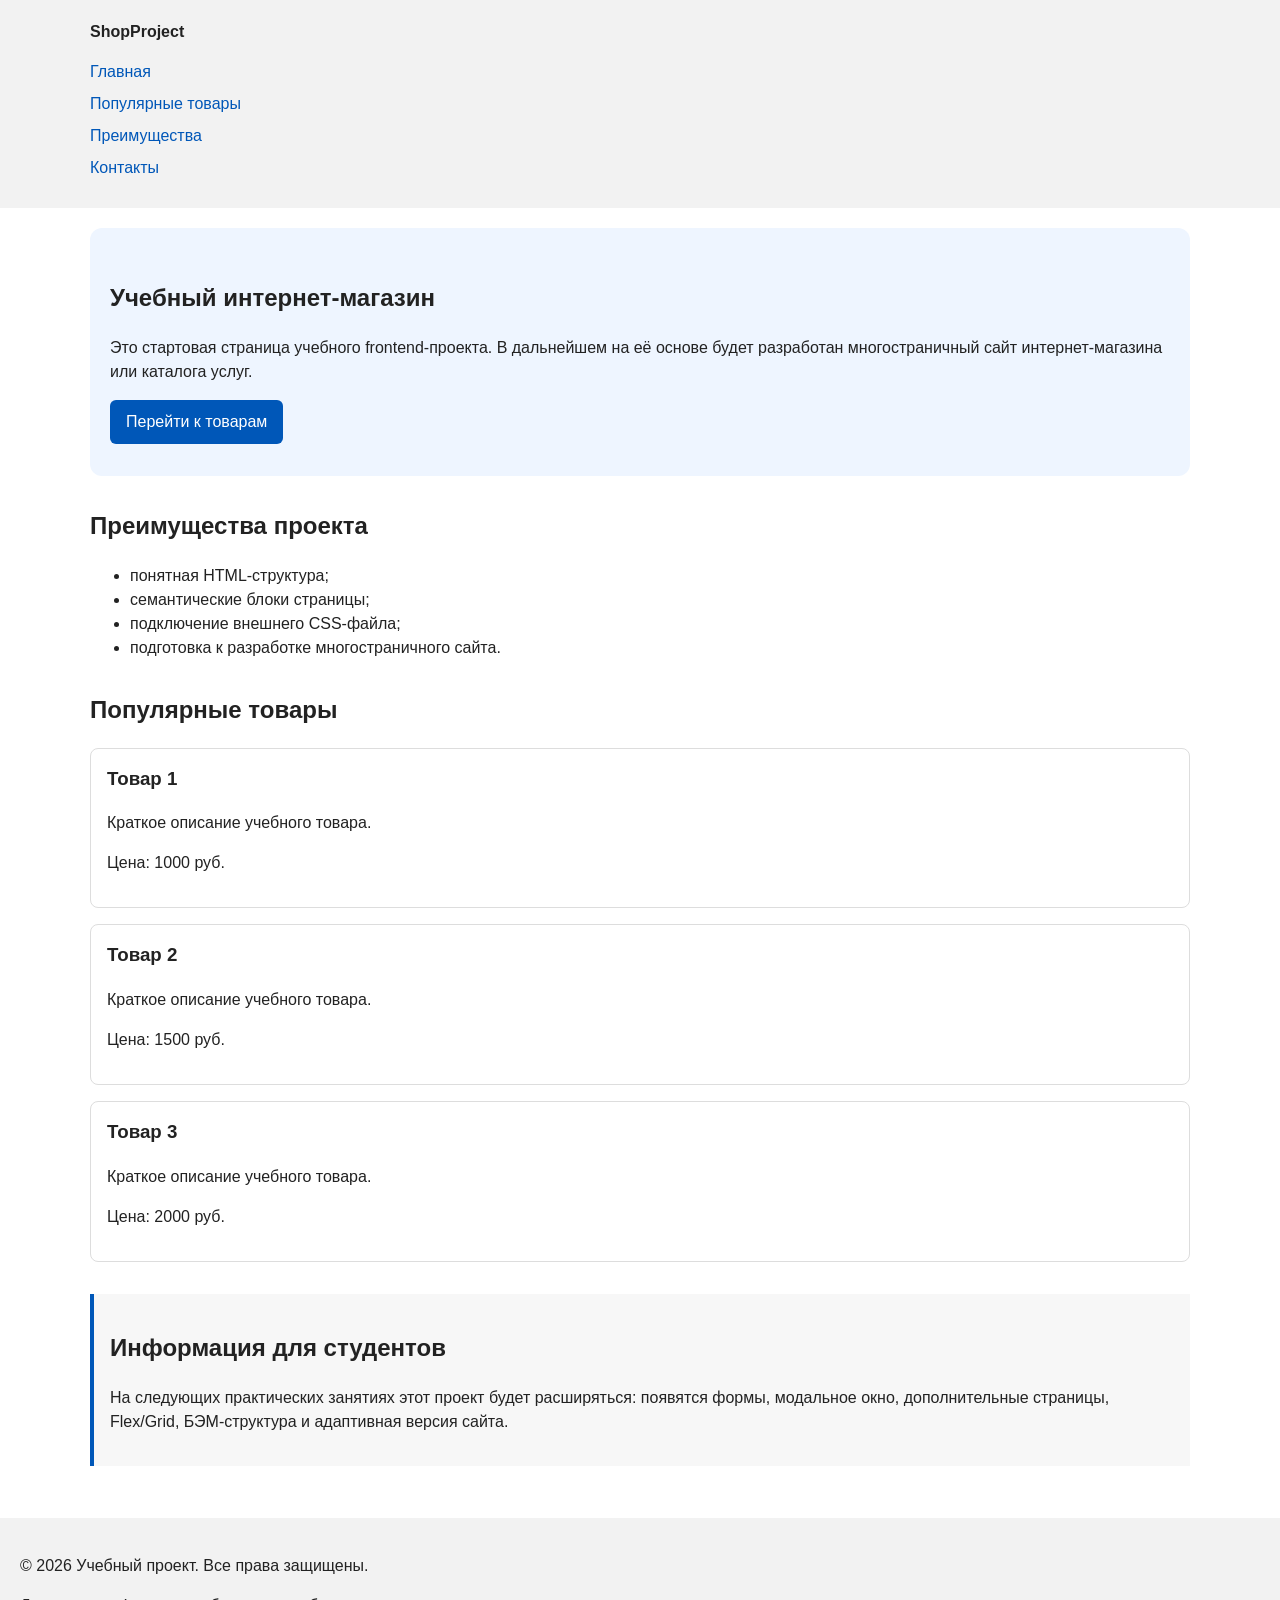
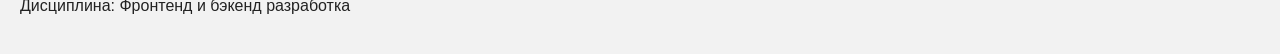
==== index.html @ 2c322648 "feat: add order form modal and validation" ====
<!DOCTYPE html>
<html lang="ru">
<head>
  <meta charset="UTF-8">
  <meta name="viewport" content="width=device-width, initial-scale=1.0">
  <title>Учебный интернет-магазин</title>
  <link rel="stylesheet" href="css/style.css">
</head>
<body>

  <header>
    <div class="site-header">
      <a class="site-logo" href="index.html">ShopProject</a>
      <nav class="site-nav" aria-label="Основная навигация">
        <ul class="site-nav__list">
          <li><a href="index.html">Главная</a></li>
          <li><a href="#popular">Популярные товары</a></li>
          <li><a href="#advantages">Преимущества</a></li>
          <li><a href="#contacts">Контакты</a></li>
        </ul>
      </nav>
    </div>
  </header>

  <main>
    <section class="hero">
      <h1>Учебный интернет-магазин</h1>
      <p>
        Это стартовая страница учебного frontend-проекта.
        В дальнейшем на её основе будет разработан многостраничный сайт
        интернет-магазина или каталога услуг.
      </p>
      <a class="button" href="#popular">Перейти к товарам</a>
    </section>

    <section class="section" id="advantages">
      <h2>Преимущества проекта</h2>
      <ul class="advantages-list">
        <li>понятная HTML-структура;</li>
        <li>семантические блоки страницы;</li>
        <li>подключение внешнего CSS-файла;</li>
        <li>подготовка к разработке многостраничного сайта.</li>
      </ul>
    </section>

    <section class="section" id="popular">
      <h2>Популярные товары</h2>
      <article class="product-card">
        <h3>Товар 1</h3>
        <p>Краткое описание учебного товара.</p>
        <p>Цена: 1000 руб.</p>
      </article>
      <article class="product-card">
        <h3>Товар 2</h3>
        <p>Краткое описание учебного товара.</p>
        <p>Цена: 1500 руб.</p>
      </article>
      <article class="product-card">
        <h3>Товар 3</h3>
        <p>Краткое описание учебного товара.</p>
        <p>Цена: 2000 руб.</p>
      </article>
    </section>

    <aside class="aside-info">
      <h2>Информация для студентов</h2>
      <p>
        На следующих практических занятиях этот проект будет расширяться:
        появятся формы, модальное окно, дополнительные страницы, Flex/Grid,
        БЭМ-структура и адаптивная версия сайта.
      </p>
    </aside>
  </main>

  <footer id="contacts">
    <p>&copy; 2026 Учебный проект. Все права защищены.</p>
    <p>Дисциплина: Фронтенд и бэкенд разработка</p>
  </footer>

</body>
</html>
---- css/style.css ----
* {
  box-sizing: border-box;
}

body {
  margin: 0;
  font-family: Arial, sans-serif;
  line-height: 1.5;
  color: #222222;
  background-color: #ffffff;
}

header,
main,
footer {
  padding: 20px;
}

header,
footer {
  background-color: #f2f2f2;
}

.site-header {
  max-width: 1100px;
  margin: 0 auto;
}

.site-logo {
  font-weight: bold;
  text-decoration: none;
  color: #222222;
}

.site-nav__list {
  padding: 0;
  margin: 16px 0 0;
  list-style: none;
}

.site-nav__list li {
  margin-bottom: 8px;
}

.site-nav__list a {
  color: #0057b8;
  text-decoration: none;
}

.site-nav__list a:hover {
  text-decoration: underline;
}

.hero {
  max-width: 1100px;
  margin: 0 auto 32px;
  padding: 32px 20px;
  background-color: #eef5ff;
  border-radius: 12px;
}

.section {
  max-width: 1100px;
  margin: 0 auto 32px;
}

.section h2 {
  margin-top: 0;
}

.product-card {
  margin-bottom: 16px;
  padding: 16px;
  border: 1px solid #dddddd;
  border-radius: 8px;
  background-color: #ffffff;
}

.product-card h3 {
  margin-top: 0;
}

.button {
  display: inline-block;
  padding: 10px 16px;
  color: #ffffff;
  background-color: #0057b8;
  text-decoration: none;
  border-radius: 6px;
}

.button:hover {
  background-color: #003f86;
}

.aside-info {
  max-width: 1100px;
  margin: 0 auto 32px;
  padding: 16px;
  border-left: 4px solid #0057b8;
  background-color: #f7f7f7;
}
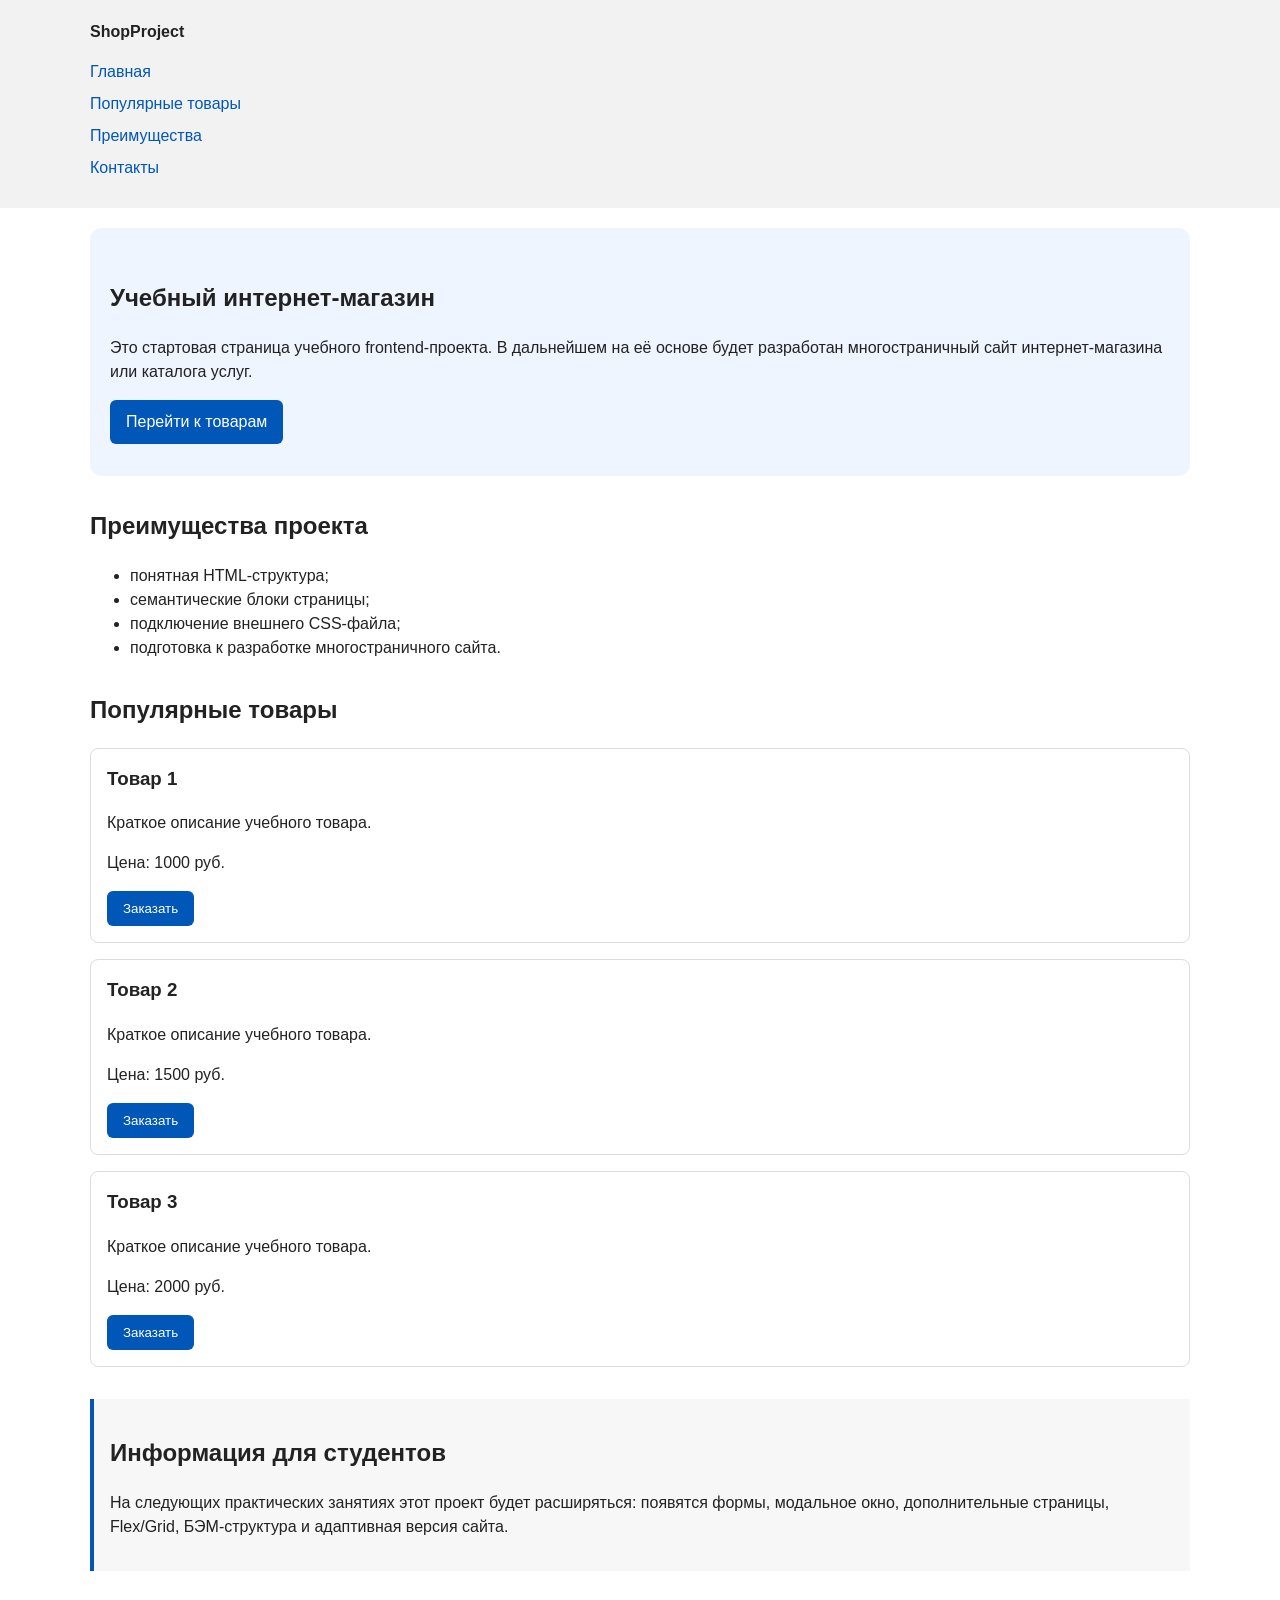
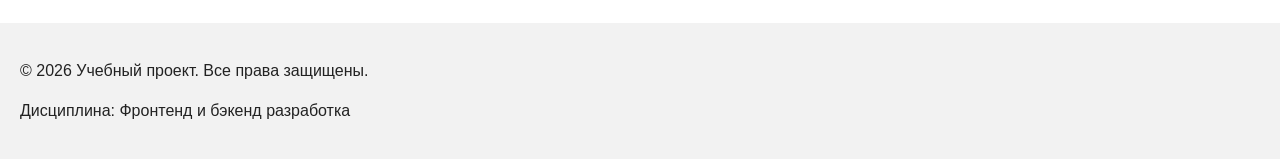
==== commit 3964d234: "fix: добавлена валидация и CSS-переменные" ====
--- a/index.html
+++ b/index.html
@@ -5,6 +5,7 @@
   <meta name="viewport" content="width=device-width, initial-scale=1.0">
   <title>Учебный интернет-магазин</title>
   <link rel="stylesheet" href="css/style.css">
+  <script src="js/main.js" defer></script>
 </head>
 <body>
 
@@ -49,16 +50,25 @@
         <h3>Товар 1</h3>
         <p>Краткое описание учебного товара.</p>
         <p>Цена: 1000 руб.</p>
+        <button class="button product-card__button" type="button" data-product="Товар 1">
+          Заказать
+        </button>
       </article>
       <article class="product-card">
         <h3>Товар 2</h3>
         <p>Краткое описание учебного товара.</p>
         <p>Цена: 1500 руб.</p>
+        <button class="button product-card__button" type="button" data-product="Товар 2">
+          Заказать
+        </button>
       </article>
       <article class="product-card">
         <h3>Товар 3</h3>
         <p>Краткое описание учебного товара.</p>
         <p>Цена: 2000 руб.</p>
+        <button class="button product-card__button" type="button" data-product="Товар 3">
+          Заказать
+        </button>
       </article>
     </section>
 
@@ -77,5 +87,101 @@
     <p>Дисциплина: Фронтенд и бэкенд разработка</p>
   </footer>
 
+  <dialog class="order-dialog" id="order-dialog" aria-labelledby="order-dialog-title">
+    <h2 id="order-dialog-title">Оформление заявки</h2>
+    <form class="order-form" id="order-form" action="#" method="post" novalidate>
+      <input id="selected-product" name="selected-product" type="hidden">
+      
+      <div class="form-field">
+        <label for="order-name">Имя</label>
+        <input
+          id="order-name"
+          name="name"
+          type="text"
+          placeholder="Введите ваше имя"
+          minlength="2"
+          autocomplete="given-name"
+          required
+        >
+      </div>
+
+      <div class="form-field">
+        <label for="order-email">E-mail</label>
+        <input
+          id="order-email"
+          name="email"
+          type="email"
+          placeholder="example@mail.ru"
+          autocomplete="email"
+          required
+        >
+      </div>
+
+      <div class="form-field">
+        <label for="order-phone">Телефон</label>
+        <input
+          id="order-phone"
+          name="phone"
+          type="tel"
+          inputmode="tel"
+          placeholder="+7 (900) 000-00-00"
+          pattern="^\+7 \(\d{3}\) \d{3}-\d{2}-\d{2}$"
+          required
+        >
+        <small>Формат: +7 (900) 000-00-00</small>
+      </div>
+
+      <div class="form-field">
+        <label for="order-date">Дата связи</label>
+        <input
+          id="order-date"
+          name="date"
+          type="date"
+        >
+      </div>
+
+      <div class="form-field">
+        <label for="order-topic">Тема заявки</label>
+        <select id="order-topic" name="topic" required>
+          <option value="">Выберите тему</option>
+          <option value="product">Заказ товара</option>
+          <option value="consultation">Консультация</option>
+          <option value="delivery">Доставка</option>
+        </select>
+      </div>
+
+      <div class="form-field">
+        <label for="order-comment">Комментарий</label>
+        <textarea
+          id="order-comment"
+          name="comment"
+          rows="4"
+          placeholder="Укажите дополнительную информацию"
+        ></textarea>
+      </div>
+
+      <div class="form-field form-field--checkbox">
+        <label>
+          <input
+            id="order-agreement"
+            name="agreement"
+            type="checkbox"
+            required
+          >
+          Я согласен на обработку данных
+        </label>
+      </div>
+
+      <div class="form-actions">
+        <button type="button" id="close-order-dialog">Закрыть</button>
+        <button type="submit">Отправить заявку</button>
+      </div>
+    </form>
+  </dialog>
+
+  <p class="success-message" id="success-message" hidden>
+    Форма успешно отправлена!
+  </p>
+
 </body>
 </html>
--- a/css/style.css
+++ b/css/style.css
@@ -1,13 +1,31 @@
+:root {
+  --color-primary: #0057b8;
+  --color-primary-hover: #003f86;
+  --color-text: #222222;
+  --color-bg: #ffffff;
+  --color-bg-alt: #f2f2f2;
+  --color-bg-hero: #eef5ff;
+  --color-border: #dddddd;
+  --color-error: #d93025;
+  --color-success: #1e8e3e;
+  
+  --radius-sm: 6px;
+  --radius-md: 8px;
+  --radius-lg: 12px;
+  
+  --font-main: Arial, sans-serif;
+}
+
 * {
   box-sizing: border-box;
 }
 
 body {
   margin: 0;
-  font-family: Arial, sans-serif;
+  font-family: var(--font-main);
   line-height: 1.5;
-  color: #222222;
-  background-color: #ffffff;
+  color: var(--color-text);
+  background-color: var(--color-bg);
 }
 
 header,
@@ -18,7 +36,7 @@
 
 header,
 footer {
-  background-color: #f2f2f2;
+  background-color: var(--color-bg-alt);
 }
 
 .site-header {
@@ -29,7 +47,7 @@
 .site-logo {
   font-weight: bold;
   text-decoration: none;
-  color: #222222;
+  color: var(--color-text);
 }
 
 .site-nav__list {
@@ -43,7 +61,7 @@
 }
 
 .site-nav__list a {
-  color: #0057b8;
+  color: var(--color-primary);
   text-decoration: none;
 }
 
@@ -55,8 +73,8 @@
   max-width: 1100px;
   margin: 0 auto 32px;
   padding: 32px 20px;
-  background-color: #eef5ff;
-  border-radius: 12px;
+  background-color: var(--color-bg-hero);
+  border-radius: var(--radius-lg);
 }
 
 .section {
@@ -71,9 +89,9 @@
 .product-card {
   margin-bottom: 16px;
   padding: 16px;
-  border: 1px solid #dddddd;
-  border-radius: 8px;
-  background-color: #ffffff;
+  border: 1px solid var(--color-border);
+  border-radius: var(--radius-md);
+  background-color: var(--color-bg);
 }
 
 .product-card h3 {
@@ -84,19 +102,119 @@
   display: inline-block;
   padding: 10px 16px;
   color: #ffffff;
-  background-color: #0057b8;
+  background-color: var(--color-primary);
+  border: none;
+  border-radius: var(--radius-sm);
   text-decoration: none;
-  border-radius: 6px;
+  cursor: pointer;
+  transition: background-color 0.2s ease;
 }
 
 .button:hover {
-  background-color: #003f86;
+  background-color: var(--color-primary-hover);
+}
+
+.button:focus-visible {
+  outline: 2px solid var(--color-primary);
+  outline-offset: 2px;
 }
 
 .aside-info {
   max-width: 1100px;
   margin: 0 auto 32px;
   padding: 16px;
-  border-left: 4px solid #0057b8;
+  border-left: 4px solid var(--color-primary);
   background-color: #f7f7f7;
+}
+
+/* === Модальное окно и формы (Практика 3 и 4) === */
+
+.order-dialog {
+  border: none;
+  border-radius: var(--radius-md);
+  padding: 24px;
+  max-width: 500px;
+  width: 100%;
+  box-shadow: 0 10px 25px rgba(0, 0, 0, 0.15);
+}
+
+.order-dialog::backdrop {
+  background-color: rgba(0, 0, 0, 0.5);
+}
+
+.order-form {
+  display: flex;
+  flex-direction: column;
+  gap: 16px;
+}
+
+.form-field {
+  display: flex;
+  flex-direction: column;
+  gap: 6px;
+}
+
+.form-field label {
+  font-weight: bold;
+  font-size: 14px;
+}
+
+.form-field input[type="text"],
+.form-field input[type="email"],
+.form-field input[type="tel"],
+.form-field input[type="date"],
+.form-field select,
+.form-field textarea {
+  width: 100%;
+  padding: 8px 12px;
+  border: 1px solid var(--color-border);
+  border-radius: var(--radius-sm);
+  font-family: inherit;
+  font-size: 14px;
+  transition: border-color 0.2s ease, box-shadow 0.2s ease;
+}
+
+/* Состояния элементов */
+.form-field input:focus,
+.form-field select:focus,
+.form-field textarea:focus {
+  outline: none;
+  border-color: var(--color-primary);
+  box-shadow: 0 0 0 3px rgba(0, 87, 184, 0.2);
+}
+
+/* Подсветка ошибок через aria-invalid */
+.form-field input[aria-invalid="true"],
+.form-field select[aria-invalid="true"],
+.form-field textarea[aria-invalid="true"] {
+  border-color: var(--color-error);
+  background-color: #fff8f8;
+}
+
+.form-field input[aria-invalid="true"]:focus,
+.form-field select[aria-invalid="true"]:focus,
+.form-field textarea[aria-invalid="true"]:focus {
+  box-shadow: 0 0 0 3px rgba(217, 48, 37, 0.2);
+}
+
+.form-field small {
+  color: #666666;
+  font-size: 12px;
+}
+
+.form-actions {
+  display: flex;
+  justify-content: flex-end;
+  gap: 12px;
+  margin-top: 8px;
+}
+
+.success-message {
+  max-width: 1100px;
+  margin: 16px auto;
+  padding: 12px 16px;
+  background-color: #e6f4ea;
+  color: var(--color-success);
+  border: 1px solid var(--color-success);
+  border-radius: var(--radius-sm);
 }
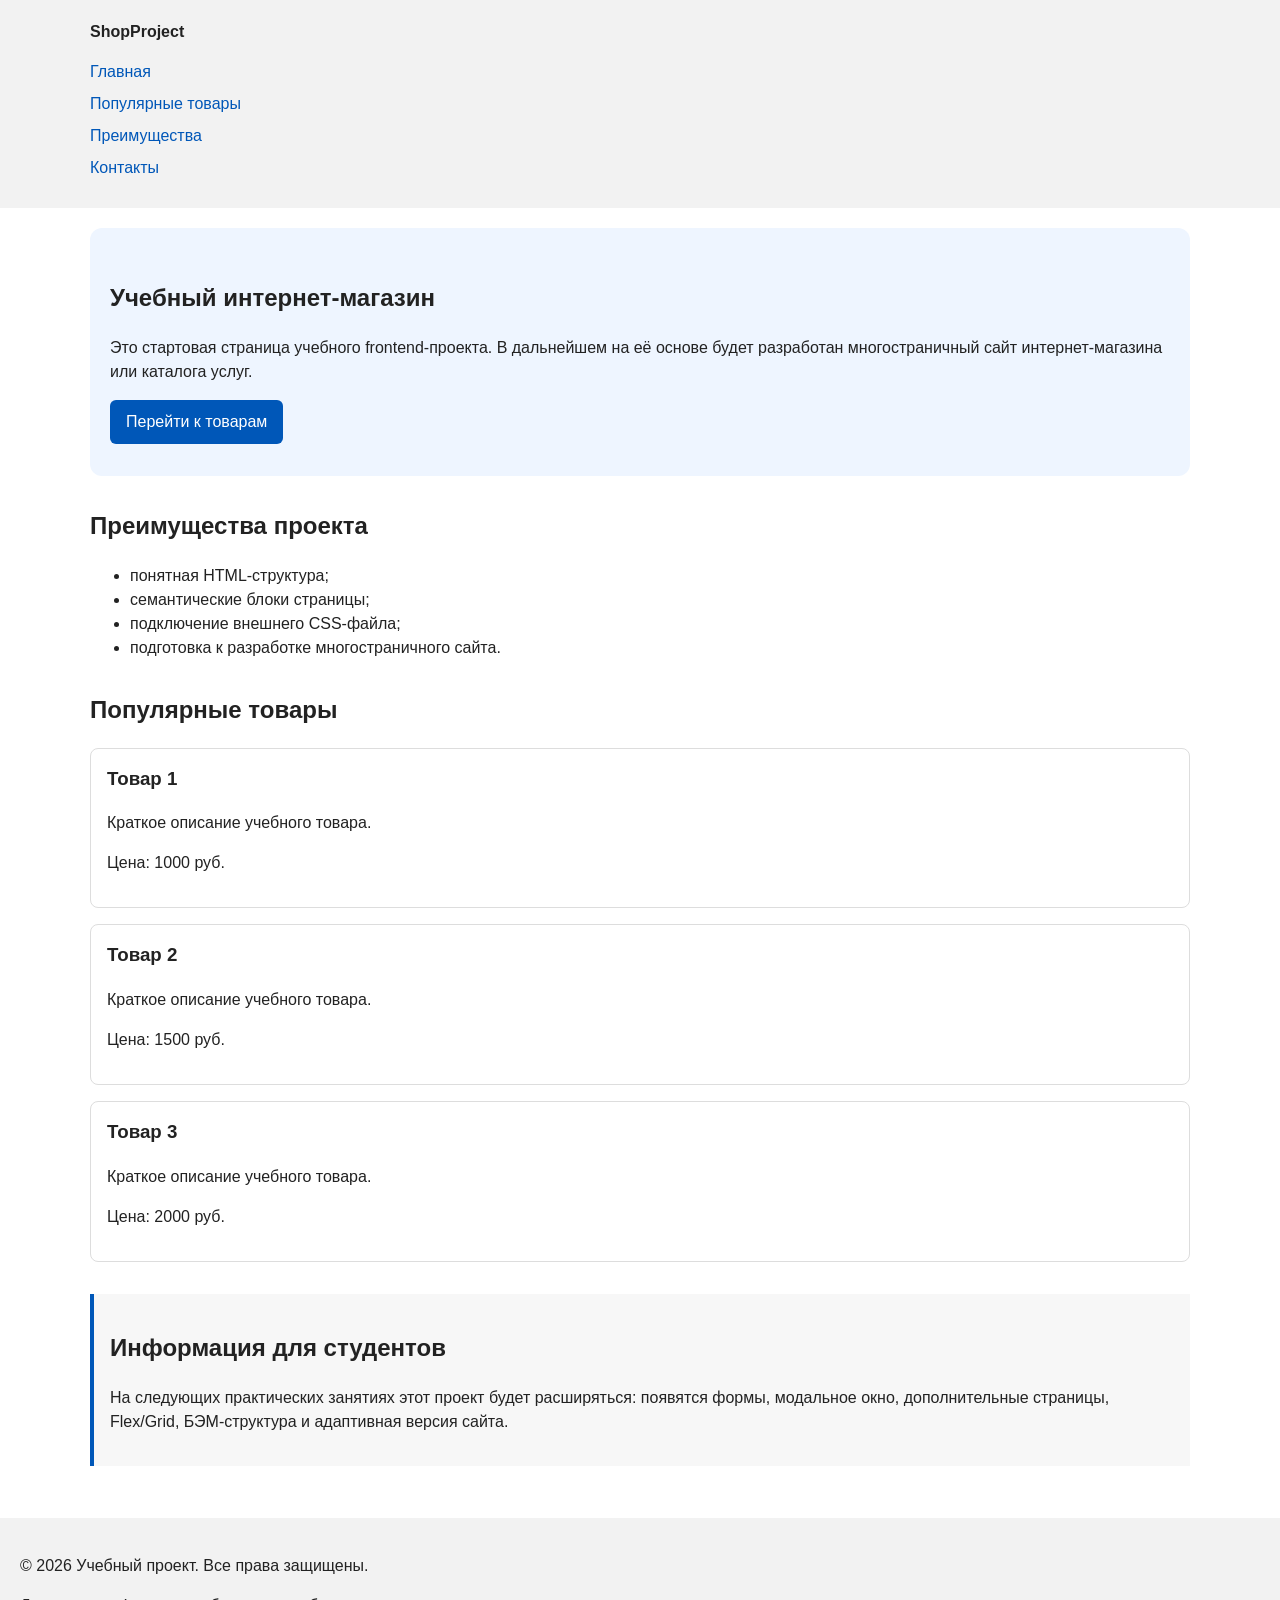
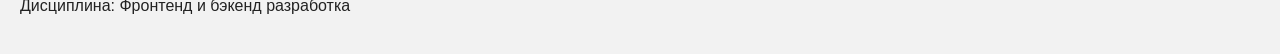
==== commit ed9332d8: "Revert "feat: add order form modal and validation"" ====
--- a/index.html
+++ b/index.html
@@ -5,10 +5,10 @@
   <meta name="viewport" content="width=device-width, initial-scale=1.0">
   <title>Учебный интернет-магазин</title>
   <link rel="stylesheet" href="css/style.css">
-  <script src="js/main.js" defer></script>
 </head>
 <body>
 
+  <!-- Шапка сайта -->
   <header>
     <div class="site-header">
       <a class="site-logo" href="index.html">ShopProject</a>
@@ -23,7 +23,9 @@
     </div>
   </header>
 
+  <!-- Основное содержимое -->
   <main>
+    <!-- Hero-блок -->
     <section class="hero">
       <h1>Учебный интернет-магазин</h1>
       <p>
@@ -34,6 +36,7 @@
       <a class="button" href="#popular">Перейти к товарам</a>
     </section>
 
+    <!-- Блок преимуществ -->
     <section class="section" id="advantages">
       <h2>Преимущества проекта</h2>
       <ul class="advantages-list">
@@ -44,34 +47,27 @@
       </ul>
     </section>
 
+    <!-- Блок популярных товаров -->
     <section class="section" id="popular">
       <h2>Популярные товары</h2>
       <article class="product-card">
         <h3>Товар 1</h3>
         <p>Краткое описание учебного товара.</p>
         <p>Цена: 1000 руб.</p>
-        <button class="button product-card__button" type="button" data-product="Товар 1">
-          Заказать
-        </button>
       </article>
       <article class="product-card">
         <h3>Товар 2</h3>
         <p>Краткое описание учебного товара.</p>
         <p>Цена: 1500 руб.</p>
-        <button class="button product-card__button" type="button" data-product="Товар 2">
-          Заказать
-        </button>
       </article>
       <article class="product-card">
         <h3>Товар 3</h3>
         <p>Краткое описание учебного товара.</p>
         <p>Цена: 2000 руб.</p>
-        <button class="button product-card__button" type="button" data-product="Товар 3">
-          Заказать
-        </button>
       </article>
     </section>
 
+    <!-- Дополнительный блок -->
     <aside class="aside-info">
       <h2>Информация для студентов</h2>
       <p>
@@ -82,106 +78,11 @@
     </aside>
   </main>
 
+  <!-- Подвал сайта -->
   <footer id="contacts">
     <p>&copy; 2026 Учебный проект. Все права защищены.</p>
     <p>Дисциплина: Фронтенд и бэкенд разработка</p>
   </footer>
 
-  <dialog class="order-dialog" id="order-dialog" aria-labelledby="order-dialog-title">
-    <h2 id="order-dialog-title">Оформление заявки</h2>
-    <form class="order-form" id="order-form" action="#" method="post" novalidate>
-      <input id="selected-product" name="selected-product" type="hidden">
-      
-      <div class="form-field">
-        <label for="order-name">Имя</label>
-        <input
-          id="order-name"
-          name="name"
-          type="text"
-          placeholder="Введите ваше имя"
-          minlength="2"
-          autocomplete="given-name"
-          required
-        >
-      </div>
-
-      <div class="form-field">
-        <label for="order-email">E-mail</label>
-        <input
-          id="order-email"
-          name="email"
-          type="email"
-          placeholder="example@mail.ru"
-          autocomplete="email"
-          required
-        >
-      </div>
-
-      <div class="form-field">
-        <label for="order-phone">Телефон</label>
-        <input
-          id="order-phone"
-          name="phone"
-          type="tel"
-          inputmode="tel"
-          placeholder="+7 (900) 000-00-00"
-          pattern="^\+7 \(\d{3}\) \d{3}-\d{2}-\d{2}$"
-          required
-        >
-        <small>Формат: +7 (900) 000-00-00</small>
-      </div>
-
-      <div class="form-field">
-        <label for="order-date">Дата связи</label>
-        <input
-          id="order-date"
-          name="date"
-          type="date"
-        >
-      </div>
-
-      <div class="form-field">
-        <label for="order-topic">Тема заявки</label>
-        <select id="order-topic" name="topic" required>
-          <option value="">Выберите тему</option>
-          <option value="product">Заказ товара</option>
-          <option value="consultation">Консультация</option>
-          <option value="delivery">Доставка</option>
-        </select>
-      </div>
-
-      <div class="form-field">
-        <label for="order-comment">Комментарий</label>
-        <textarea
-          id="order-comment"
-          name="comment"
-          rows="4"
-          placeholder="Укажите дополнительную информацию"
-        ></textarea>
-      </div>
-
-      <div class="form-field form-field--checkbox">
-        <label>
-          <input
-            id="order-agreement"
-            name="agreement"
-            type="checkbox"
-            required
-          >
-          Я согласен на обработку данных
-        </label>
-      </div>
-
-      <div class="form-actions">
-        <button type="button" id="close-order-dialog">Закрыть</button>
-        <button type="submit">Отправить заявку</button>
-      </div>
-    </form>
-  </dialog>
-
-  <p class="success-message" id="success-message" hidden>
-    Форма успешно отправлена!
-  </p>
-
 </body>
 </html>
--- a/css/style.css
+++ b/css/style.css
@@ -1,31 +1,13 @@
-:root {
-  --color-primary: #0057b8;
-  --color-primary-hover: #003f86;
-  --color-text: #222222;
-  --color-bg: #ffffff;
-  --color-bg-alt: #f2f2f2;
-  --color-bg-hero: #eef5ff;
-  --color-border: #dddddd;
-  --color-error: #d93025;
-  --color-success: #1e8e3e;
-  
-  --radius-sm: 6px;
-  --radius-md: 8px;
-  --radius-lg: 12px;
-  
-  --font-main: Arial, sans-serif;
-}
-
 * {
   box-sizing: border-box;
 }
 
 body {
   margin: 0;
-  font-family: var(--font-main);
+  font-family: Arial, sans-serif;
   line-height: 1.5;
-  color: var(--color-text);
-  background-color: var(--color-bg);
+  color: #222222;
+  background-color: #ffffff;
 }
 
 header,
@@ -36,7 +18,7 @@
 
 header,
 footer {
-  background-color: var(--color-bg-alt);
+  background-color: #f2f2f2;
 }
 
 .site-header {
@@ -47,7 +29,7 @@
 .site-logo {
   font-weight: bold;
   text-decoration: none;
-  color: var(--color-text);
+  color: #222222;
 }
 
 .site-nav__list {
@@ -61,7 +43,7 @@
 }
 
 .site-nav__list a {
-  color: var(--color-primary);
+  color: #0057b8;
   text-decoration: none;
 }
 
@@ -73,8 +55,8 @@
   max-width: 1100px;
   margin: 0 auto 32px;
   padding: 32px 20px;
-  background-color: var(--color-bg-hero);
-  border-radius: var(--radius-lg);
+  background-color: #eef5ff;
+  border-radius: 12px;
 }
 
 .section {
@@ -89,9 +71,9 @@
 .product-card {
   margin-bottom: 16px;
   padding: 16px;
-  border: 1px solid var(--color-border);
-  border-radius: var(--radius-md);
-  background-color: var(--color-bg);
+  border: 1px solid #dddddd;
+  border-radius: 8px;
+  background-color: #ffffff;
 }
 
 .product-card h3 {
@@ -102,119 +84,19 @@
   display: inline-block;
   padding: 10px 16px;
   color: #ffffff;
-  background-color: var(--color-primary);
-  border: none;
-  border-radius: var(--radius-sm);
+  background-color: #0057b8;
   text-decoration: none;
-  cursor: pointer;
-  transition: background-color 0.2s ease;
+  border-radius: 6px;
 }
 
 .button:hover {
-  background-color: var(--color-primary-hover);
-}
-
-.button:focus-visible {
-  outline: 2px solid var(--color-primary);
-  outline-offset: 2px;
+  background-color: #003f86;
 }
 
 .aside-info {
   max-width: 1100px;
   margin: 0 auto 32px;
   padding: 16px;
-  border-left: 4px solid var(--color-primary);
+  border-left: 4px solid #0057b8;
   background-color: #f7f7f7;
-}
-
-/* === Модальное окно и формы (Практика 3 и 4) === */
-
-.order-dialog {
-  border: none;
-  border-radius: var(--radius-md);
-  padding: 24px;
-  max-width: 500px;
-  width: 100%;
-  box-shadow: 0 10px 25px rgba(0, 0, 0, 0.15);
-}
-
-.order-dialog::backdrop {
-  background-color: rgba(0, 0, 0, 0.5);
-}
-
-.order-form {
-  display: flex;
-  flex-direction: column;
-  gap: 16px;
-}
-
-.form-field {
-  display: flex;
-  flex-direction: column;
-  gap: 6px;
-}
-
-.form-field label {
-  font-weight: bold;
-  font-size: 14px;
-}
-
-.form-field input[type="text"],
-.form-field input[type="email"],
-.form-field input[type="tel"],
-.form-field input[type="date"],
-.form-field select,
-.form-field textarea {
-  width: 100%;
-  padding: 8px 12px;
-  border: 1px solid var(--color-border);
-  border-radius: var(--radius-sm);
-  font-family: inherit;
-  font-size: 14px;
-  transition: border-color 0.2s ease, box-shadow 0.2s ease;
-}
-
-/* Состояния элементов */
-.form-field input:focus,
-.form-field select:focus,
-.form-field textarea:focus {
-  outline: none;
-  border-color: var(--color-primary);
-  box-shadow: 0 0 0 3px rgba(0, 87, 184, 0.2);
-}
-
-/* Подсветка ошибок через aria-invalid */
-.form-field input[aria-invalid="true"],
-.form-field select[aria-invalid="true"],
-.form-field textarea[aria-invalid="true"] {
-  border-color: var(--color-error);
-  background-color: #fff8f8;
-}
-
-.form-field input[aria-invalid="true"]:focus,
-.form-field select[aria-invalid="true"]:focus,
-.form-field textarea[aria-invalid="true"]:focus {
-  box-shadow: 0 0 0 3px rgba(217, 48, 37, 0.2);
-}
-
-.form-field small {
-  color: #666666;
-  font-size: 12px;
-}
-
-.form-actions {
-  display: flex;
-  justify-content: flex-end;
-  gap: 12px;
-  margin-top: 8px;
-}
-
-.success-message {
-  max-width: 1100px;
-  margin: 16px auto;
-  padding: 12px 16px;
-  background-color: #e6f4ea;
-  color: var(--color-success);
-  border: 1px solid var(--color-success);
-  border-radius: var(--radius-sm);
 }
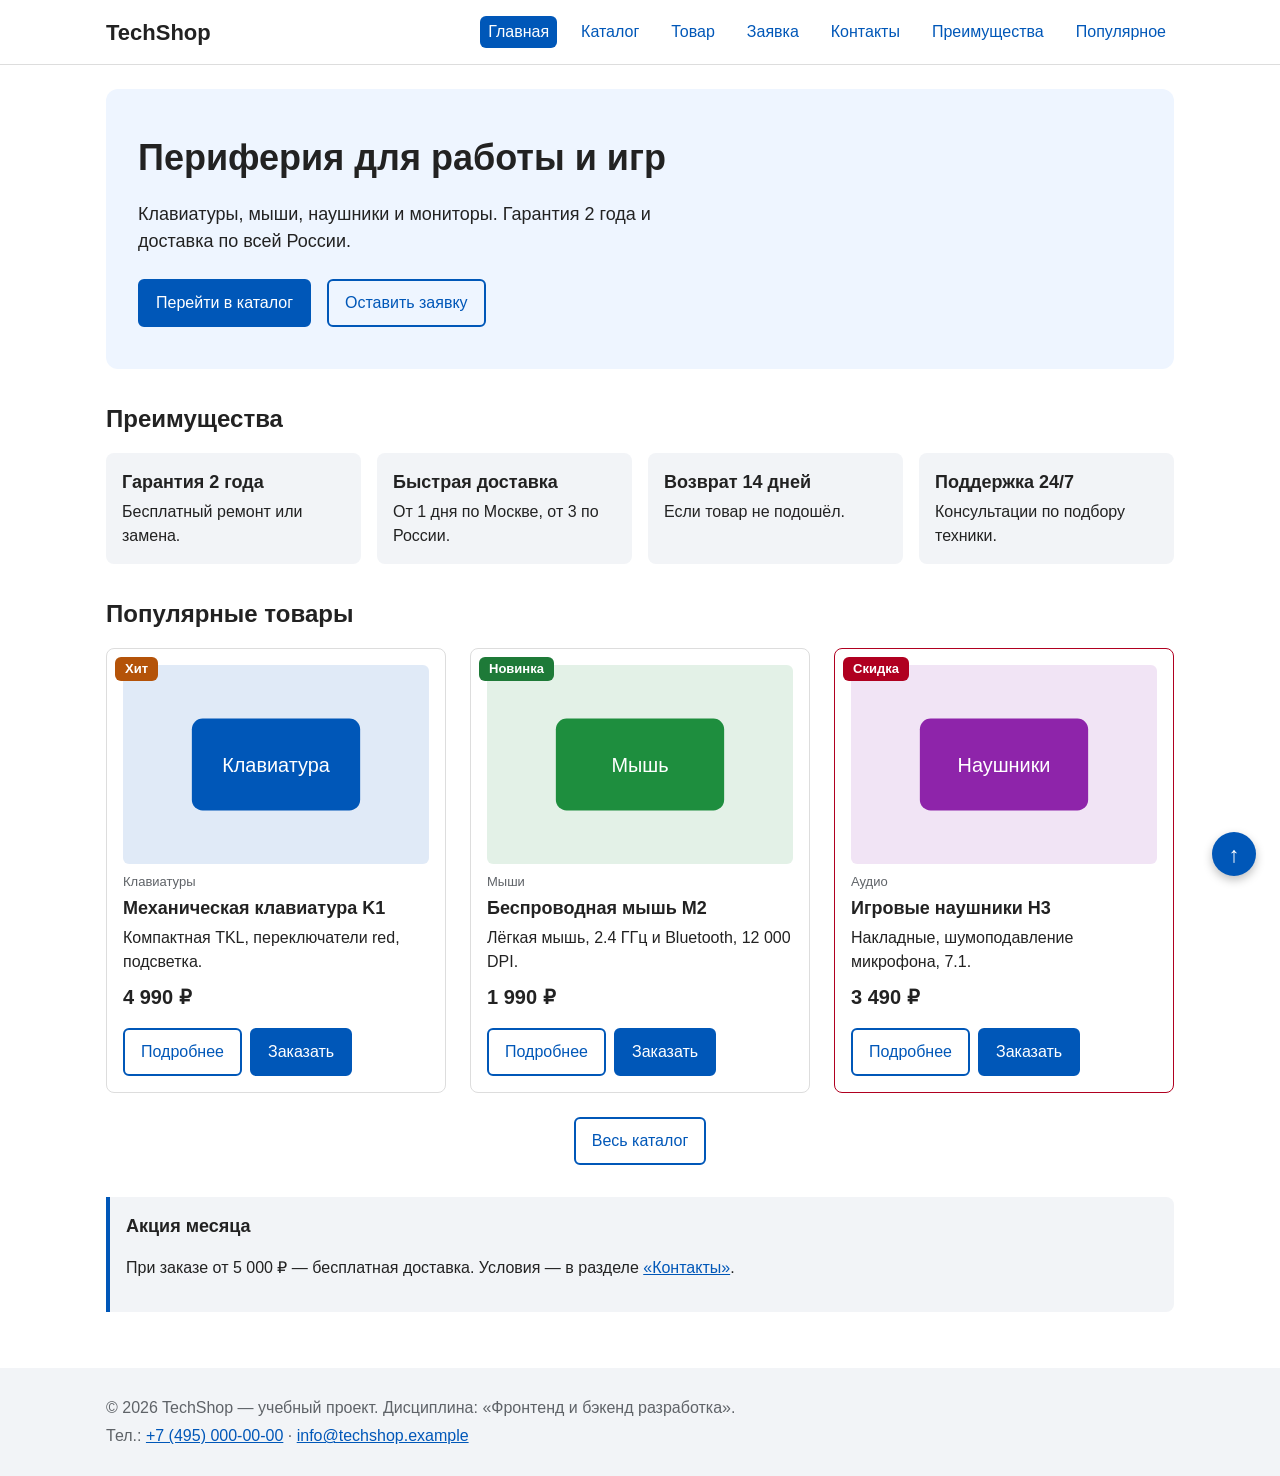
==== commit 7c3b2dcc: "feat: add :target highlight, Open Graph and sitemap" ====
--- a/index.html
+++ b/index.html
@@ -3,86 +3,152 @@
 <head>
   <meta charset="UTF-8">
   <meta name="viewport" content="width=device-width, initial-scale=1.0">
-  <title>Учебный интернет-магазин</title>
+  <title>TechShop — интернет-магазин компьютерной периферии</title>
+  <meta name="description" content="TechShop: клавиатуры, мыши, наушники и мониторы с доставкой по России.">
+  <meta property="og:type" content="website">
+  <meta property="og:title" content="TechShop — интернет-магазин компьютерной периферии">
+  <meta property="og:description" content="TechShop: клавиатуры, мыши, наушники и мониторы с доставкой по России.">
   <link rel="stylesheet" href="css/style.css">
+  <script src="js/main.js" defer></script>
 </head>
 <body>
-
-  <!-- Шапка сайта -->
-  <header>
-    <div class="site-header">
-      <a class="site-logo" href="index.html">ShopProject</a>
+  <a class="skip-link" href="#main">Перейти к содержимому</a>
+  <header class="site-header">
+    <div class="site-header__inner">
+      <a class="site-header__logo" href="index.html">TechShop</a>
       <nav class="site-nav" aria-label="Основная навигация">
         <ul class="site-nav__list">
-          <li><a href="index.html">Главная</a></li>
-          <li><a href="#popular">Популярные товары</a></li>
-          <li><a href="#advantages">Преимущества</a></li>
-          <li><a href="#contacts">Контакты</a></li>
+          <li class="site-nav__item"><a class="site-nav__link site-nav__link--active" href="index.html" aria-current="page">Главная</a></li>
+          <li class="site-nav__item"><a class="site-nav__link" href="catalog.html">Каталог</a></li>
+          <li class="site-nav__item"><a class="site-nav__link" href="product.html">Товар</a></li>
+          <li class="site-nav__item"><a class="site-nav__link" href="order.html">Заявка</a></li>
+          <li class="site-nav__item"><a class="site-nav__link" href="contacts.html">Контакты</a></li>
+          <li class="site-nav__item"><a class="site-nav__link" href="index.html#advantages">Преимущества</a></li>
+          <li class="site-nav__item"><a class="site-nav__link" href="index.html#popular">Популярное</a></li>
         </ul>
       </nav>
     </div>
   </header>
 
-  <!-- Основное содержимое -->
-  <main>
-    <!-- Hero-блок -->
+  <main class="page" id="main">
     <section class="hero">
-      <h1>Учебный интернет-магазин</h1>
-      <p>
-        Это стартовая страница учебного frontend-проекта.
-        В дальнейшем на её основе будет разработан многостраничный сайт
-        интернет-магазина или каталога услуг.
-      </p>
-      <a class="button" href="#popular">Перейти к товарам</a>
+      <div class="hero__content">
+        <h1 class="hero__title">Периферия для работы и игр</h1>
+        <p class="hero__text">Клавиатуры, мыши, наушники и мониторы. Гарантия 2 года и доставка по всей России.</p>
+        <div class="hero__actions">
+          <a class="button" href="catalog.html">Перейти в каталог</a>
+          <a class="button button--outline" href="order.html">Оставить заявку</a>
+        </div>
+      </div>
     </section>
 
-    <!-- Блок преимуществ -->
     <section class="section" id="advantages">
-      <h2>Преимущества проекта</h2>
-      <ul class="advantages-list">
-        <li>понятная HTML-структура;</li>
-        <li>семантические блоки страницы;</li>
-        <li>подключение внешнего CSS-файла;</li>
-        <li>подготовка к разработке многостраничного сайта.</li>
+      <h2 class="section__title">Преимущества</h2>
+      <ul class="advantages">
+        <li class="advantages__item"><h3 class="advantages__title">Гарантия 2 года</h3><p>Бесплатный ремонт или замена.</p></li>
+        <li class="advantages__item"><h3 class="advantages__title">Быстрая доставка</h3><p>От 1 дня по Москве, от 3 по России.</p></li>
+        <li class="advantages__item"><h3 class="advantages__title">Возврат 14 дней</h3><p>Если товар не подошёл.</p></li>
+        <li class="advantages__item"><h3 class="advantages__title">Поддержка 24/7</h3><p>Консультации по подбору техники.</p></li>
       </ul>
     </section>
 
-    <!-- Блок популярных товаров -->
     <section class="section" id="popular">
-      <h2>Популярные товары</h2>
-      <article class="product-card">
-        <h3>Товар 1</h3>
-        <p>Краткое описание учебного товара.</p>
-        <p>Цена: 1000 руб.</p>
-      </article>
-      <article class="product-card">
-        <h3>Товар 2</h3>
-        <p>Краткое описание учебного товара.</p>
-        <p>Цена: 1500 руб.</p>
-      </article>
-      <article class="product-card">
-        <h3>Товар 3</h3>
-        <p>Краткое описание учебного товара.</p>
-        <p>Цена: 2000 руб.</p>
-      </article>
+      <h2 class="section__title">Популярные товары</h2>
+      <div class="catalog-grid">
+        <article class="product-card">
+          <span class="product-card__badge product-card__badge--hit">Хит</span>
+          <img class="product-card__image" src="images/keyboard.svg" alt="Механическая клавиатура K1" width="400" height="260" loading="lazy">
+          <p class="product-card__category">Клавиатуры</p>
+          <h3 class="product-card__title">Механическая клавиатура K1</h3>
+          <p class="product-card__description">Компактная TKL, переключатели red, подсветка.</p>
+          <p class="product-card__price">4 990 ₽</p>
+          <div class="product-card__actions">
+            <a class="button button--outline" href="product.html">Подробнее</a>
+          <button class="button product-card__button" type="button" data-product="Механическая клавиатура K1">Заказать</button>
+          </div>
+        </article>
+        <article class="product-card">
+          <span class="product-card__badge product-card__badge--new">Новинка</span>
+          <img class="product-card__image" src="images/mouse.svg" alt="Беспроводная мышь M2" width="400" height="260" loading="lazy">
+          <p class="product-card__category">Мыши</p>
+          <h3 class="product-card__title">Беспроводная мышь M2</h3>
+          <p class="product-card__description">Лёгкая мышь, 2.4 ГГц и Bluetooth, 12 000 DPI.</p>
+          <p class="product-card__price">1 990 ₽</p>
+          <div class="product-card__actions">
+            <a class="button button--outline" href="product.html">Подробнее</a>
+          <button class="button product-card__button" type="button" data-product="Беспроводная мышь M2">Заказать</button>
+          </div>
+        </article>
+        <article class="product-card product-card--discount">
+          <span class="product-card__badge product-card__badge--sale">Скидка</span>
+          <img class="product-card__image" src="images/headset.svg" alt="Игровые наушники H3" width="400" height="260" loading="lazy">
+          <p class="product-card__category">Аудио</p>
+          <h3 class="product-card__title">Игровые наушники H3</h3>
+          <p class="product-card__description">Накладные, шумоподавление микрофона, 7.1.</p>
+          <p class="product-card__price">3 490 ₽</p>
+          <div class="product-card__actions">
+            <a class="button button--outline" href="product.html">Подробнее</a>
+          <button class="button product-card__button" type="button" data-product="Игровые наушники H3">Заказать</button>
+          </div>
+        </article>
+      </div>
+      <p class="section__more"><a class="button button--outline" href="catalog.html">Весь каталог</a></p>
     </section>
 
-    <!-- Дополнительный блок -->
-    <aside class="aside-info">
-      <h2>Информация для студентов</h2>
-      <p>
-        На следующих практических занятиях этот проект будет расширяться:
-        появятся формы, модальное окно, дополнительные страницы, Flex/Grid,
-        БЭМ-структура и адаптивная версия сайта.
-      </p>
+    <aside class="note">
+      <h2 class="note__title">Акция месяца</h2>
+      <p>При заказе от 5 000 ₽ — бесплатная доставка. Условия — в разделе <a href="contacts.html">«Контакты»</a>.</p>
     </aside>
   </main>
 
-  <!-- Подвал сайта -->
-  <footer id="contacts">
-    <p>&copy; 2026 Учебный проект. Все права защищены.</p>
-    <p>Дисциплина: Фронтенд и бэкенд разработка</p>
+  <footer class="site-footer" id="contacts">
+    <div class="site-footer__inner">
+      <p class="site-footer__text">&copy; 2026 TechShop — учебный проект. Дисциплина: «Фронтенд и бэкенд разработка».</p>
+      <p class="site-footer__text">Тел.: <a href="tel:+74950000000">+7 (495) 000-00-00</a> · <a href="mailto:info@techshop.example">info@techshop.example</a></p>
+    </div>
   </footer>
+  <a class="to-top" href="#main" aria-label="Наверх">↑</a>
 
+  <dialog class="order-dialog" id="order-dialog" aria-labelledby="order-dialog-title">
+    <h2 id="order-dialog-title">Быстрая заявка</h2>
+    <form class="order-form" id="order-form" action="#" method="post" novalidate>
+      <input id="selected-product" name="selected-product" type="hidden">
+      <p class="order-form__selected" id="selected-product-label" hidden></p>
+      <div class="order-form__field">
+        <label class="order-form__label" for="order-name">Имя</label>
+        <input class="order-form__input" id="order-name" name="name" type="text" placeholder="Введите ваше имя" minlength="2" autocomplete="given-name" required>
+      </div>
+      <div class="order-form__field">
+        <label class="order-form__label" for="order-email">E-mail</label>
+        <input class="order-form__input" id="order-email" name="email" type="email" placeholder="example@mail.ru" autocomplete="email" required>
+      </div>
+      <div class="order-form__field">
+        <label class="order-form__label" for="order-phone">Телефон</label>
+        <input class="order-form__input" id="order-phone" name="phone" type="tel" inputmode="tel" placeholder="+7 (900) 000-00-00" pattern="^\+7 \(\d{3}\) \d{3}-\d{2}-\d{2}$" required>
+        <small class="order-form__hint">Формат: +7 (900) 000-00-00</small>
+      </div>
+      <div class="order-form__field">
+        <label class="order-form__label" for="order-topic">Тема заявки</label>
+        <select class="order-form__input" id="order-topic" name="topic" required>
+          <option value="">Выберите тему</option>
+          <option value="product">Заказ товара</option>
+          <option value="consultation">Консультация</option>
+          <option value="delivery">Доставка</option>
+        </select>
+      </div>
+      <div class="order-form__field">
+        <label class="order-form__label" for="order-comment">Комментарий</label>
+        <textarea class="order-form__input" id="order-comment" name="comment" rows="3" placeholder="Дополнительная информация"></textarea>
+      </div>
+      <div class="order-form__field order-form__field--checkbox">
+        <label class="order-form__label order-form__label--inline"><input id="order-agreement" name="agreement" type="checkbox" required> Я согласен на обработку данных</label>
+      </div>
+      <div class="order-form__actions">
+        <button class="button button--outline" type="button" id="close-order-dialog">Закрыть</button>
+        <button class="button" type="submit">Отправить заявку</button>
+      </div>
+    </form>
+  </dialog>
+  <p class="success-message" id="success-message" role="status" hidden>Заявка успешно отправлена!</p>
 </body>
-</html>+</html>
--- a/css/style.css
+++ b/css/style.css
@@ -1,102 +1,186 @@
-* {
-  box-sizing: border-box;
+/* ===== Переменные ===== */
+:root {
+  --color-primary: #0057b8;
+  --color-primary-dark: #003f86;
+  --color-text: #222222;
+  --color-bg: #ffffff;
+  --color-bg-alt: #f2f4f7;
+  --color-bg-hero: #eef5ff;
+  --color-border: #dddddd;
+  --color-danger: #b00020;
+  --color-success: #1e7a38;
+  --color-muted: #5f6368;
+  --color-disabled: #cccccc;
+  --color-hit: #b45309;
+  --color-new: #1e7a38;
+  --color-sale: #b00020;
+
+  --space-xs: 4px;
+  --space-sm: 8px;
+  --space-md: 16px;
+  --space-lg: 24px;
+  --space-xl: 32px;
+
+  --radius-sm: 6px;
+  --radius-md: 8px;
+  --radius-lg: 12px;
+  --font-main: Arial, Helvetica, sans-serif;
+  --container: 1100px;
+  --header-height: 64px;
 }
 
-body {
-  margin: 0;
-  font-family: Arial, sans-serif;
-  line-height: 1.5;
-  color: #222222;
-  background-color: #ffffff;
+/* ===== База ===== */
+* { box-sizing: border-box; }
+html { scroll-behavior: smooth; scroll-padding-top: calc(var(--header-height) + var(--space-md)); }
+body { margin: 0; font-family: var(--font-main); line-height: 1.5; color: var(--color-text); background: var(--color-bg); }
+img { max-width: 100%; height: auto; display: block; }
+a { color: var(--color-primary); }
+a:focus-visible, input:focus-visible, select:focus-visible, textarea:focus-visible, summary:focus-visible {
+  outline: 2px solid var(--color-primary); outline-offset: 3px;
 }
 
-header,
-main,
-footer {
-  padding: 20px;
+/* Подсветка цели якорной ссылки */
+.section:target, .site-footer:target { outline: 2px dashed var(--color-primary); outline-offset: 4px; }
+
+.skip-link { position: absolute; left: var(--space-md); top: -100px; z-index: 300; padding: var(--space-sm) var(--space-md); background: var(--color-primary); color: #fff; border-radius: var(--radius-sm); }
+.skip-link:focus { top: var(--space-sm); }
+
+.page, .site-header__inner, .site-footer__inner { max-width: var(--container); margin: 0 auto; padding: var(--space-lg) var(--space-md); }
+.page__title { margin: 0 0 var(--space-lg); }
+
+/* ===== Шапка (sticky + z-index) ===== */
+.site-header { position: sticky; top: 0; z-index: 100; background: var(--color-bg); border-bottom: 1px solid var(--color-border); }
+.site-header__inner { display: flex; align-items: center; justify-content: space-between; flex-wrap: wrap; gap: var(--space-md); padding-top: var(--space-sm); padding-bottom: var(--space-sm); min-height: var(--header-height); }
+.site-header__logo { font-size: 22px; font-weight: bold; text-decoration: none; color: var(--color-text); }
+.site-nav__list { display: flex; flex-wrap: wrap; gap: var(--space-xs) var(--space-md); margin: 0; padding: 0; list-style: none; }
+.site-nav__link { display: inline-block; padding: var(--space-xs) var(--space-sm); text-decoration: none; border-radius: var(--radius-sm); color: var(--color-primary); }
+.site-nav__link:hover { background: var(--color-bg-hero); text-decoration: underline; }
+.site-nav__link--active { background: var(--color-primary); color: #fff; }
+.site-nav__link--active:hover { background: var(--color-primary-dark); }
+
+/* ===== Подвал ===== */
+.site-footer { background: var(--color-bg-alt); margin-top: var(--space-xl); }
+.site-footer__text { margin: var(--space-xs) 0; color: var(--color-muted); }
+
+/* ===== Кнопки ===== */
+.button { display: inline-block; padding: 10px var(--space-md); font: inherit; color: #fff; background: var(--color-primary); border: 2px solid var(--color-primary); border-radius: var(--radius-sm); text-decoration: none; cursor: pointer; transition: background-color .2s, color .2s; }
+.button:hover { background: var(--color-primary-dark); border-color: var(--color-primary-dark); }
+.button:focus-visible { outline: 2px solid var(--color-primary); outline-offset: 3px; }
+.button--outline { background: transparent; color: var(--color-primary); }
+.button--outline:hover { color: #fff; }
+button:disabled, .button--disabled { opacity: .6; cursor: not-allowed; }
+
+/* ===== Hero ===== */
+.hero { display: flex; align-items: center; min-height: 280px; padding: var(--space-xl); background: var(--color-bg-hero); border-radius: var(--radius-lg); margin-bottom: var(--space-xl); }
+.hero__title { margin: 0 0 var(--space-md); font-size: 36px; }
+.hero__text { max-width: 560px; margin: 0 0 var(--space-lg); font-size: 18px; }
+.hero__actions { display: flex; flex-wrap: wrap; gap: var(--space-md); }
+
+/* ===== Секции ===== */
+.section { margin-bottom: var(--space-xl); }
+.section__title { margin: 0 0 var(--space-md); }
+.section__more { text-align: center; margin-top: var(--space-lg); }
+
+.advantages { display: grid; grid-template-columns: repeat(auto-fit, minmax(210px, 1fr)); gap: var(--space-md); margin: 0; padding: 0; list-style: none; }
+.advantages__item { padding: var(--space-md); background: var(--color-bg-alt); border-radius: var(--radius-md); }
+.advantages__title { margin: 0 0 var(--space-xs); font-size: 18px; }
+.advantages__item p { margin: 0; }
+
+.note { padding: var(--space-md); border-left: 4px solid var(--color-primary); background: var(--color-bg-alt); border-radius: 0 var(--radius-md) var(--radius-md) 0; }
+.note__title { margin: 0 0 var(--space-sm); font-size: 18px; }
+.note__list { margin: 0; padding-left: var(--space-lg); }
+
+/* ===== Сетка каталога (Grid) ===== */
+.catalog-grid { display: grid; grid-template-columns: repeat(auto-fill, minmax(260px, 1fr)); gap: var(--space-lg); }
+.catalog-layout { display: grid; grid-template-columns: 260px 1fr; gap: var(--space-lg); align-items: start; }
+.catalog-layout__list { min-width: 0; }
+
+/* ===== Карточка товара (relative + absolute badge) ===== */
+.product-card { position: relative; display: flex; flex-direction: column; padding: var(--space-md); background: var(--color-bg); border: 1px solid var(--color-border); border-radius: var(--radius-md); transition: transform .2s, box-shadow .2s; }
+.product-card:hover { transform: translateY(-4px); box-shadow: 0 8px 16px rgba(0,0,0,.12); }
+.product-card:focus-within { box-shadow: 0 0 0 3px rgba(0,87,184,.25); }
+.product-card--discount { border-color: var(--color-sale); }
+.product-card__image { width: 100%; border-radius: var(--radius-sm); margin-bottom: var(--space-sm); }
+.product-card__category { margin: 0; font-size: 13px; color: var(--color-muted); }
+.product-card__title { margin: var(--space-xs) 0; font-size: 18px; }
+.product-card__description { margin: 0 0 var(--space-sm); flex: 1; }
+.product-card__price { margin: 0 0 var(--space-md); font-size: 20px; font-weight: bold; }
+.product-card__actions { display: flex; flex-wrap: wrap; gap: var(--space-sm); }
+.product-card__badge { position: absolute; top: var(--space-sm); left: var(--space-sm); z-index: 1; margin: 0; padding: 2px 10px; font-size: 13px; font-weight: bold; color: #fff; border-radius: var(--radius-sm); background: var(--color-primary); }
+.product-card__badge--hit { background: var(--color-hit); }
+.product-card__badge--new { background: var(--color-new); }
+.product-card__badge--sale { background: var(--color-sale); }
+
+/* ===== Фильтры (sticky) ===== */
+.filters { position: sticky; top: calc(var(--header-height) + var(--space-md)); padding: var(--space-md); background: var(--color-bg-alt); border-radius: var(--radius-md); }
+.filters__title { margin: 0 0 var(--space-md); font-size: 18px; }
+.filters__group { margin: 0 0 var(--space-md); padding: 0; border: 0; }
+.filters__legend { padding: 0; margin-bottom: var(--space-sm); font-weight: bold; }
+.filters__list { margin: 0; padding: 0; list-style: none; }
+.filters__label { display: block; padding: 2px 0; }
+
+/* ===== Страница товара ===== */
+.product-page { display: grid; grid-template-columns: 1fr 1fr; gap: var(--space-xl); margin-bottom: var(--space-xl); }
+.product-page__image { width: 100%; border-radius: var(--radius-md); }
+.product-page__title { margin: var(--space-sm) 0; }
+.product-page__price { margin: var(--space-md) 0; font-size: 30px; font-weight: bold; }
+.product-page__actions { display: flex; flex-wrap: wrap; gap: var(--space-md); }
+.product-page__badge { position: static; display: inline-block; }
+
+/* ===== Таблица ===== */
+.table-wrap { overflow-x: auto; }
+.spec-table { width: 100%; border-collapse: collapse; }
+.spec-table__caption { padding: var(--space-sm) 0; text-align: left; font-weight: bold; color: var(--color-muted); }
+.spec-table th, .spec-table td { padding: 10px var(--space-md); text-align: left; border: 1px solid var(--color-border); }
+.spec-table thead th { background: var(--color-primary); color: #fff; }
+.spec-table tbody th { background: var(--color-bg-alt); width: 35%; }
+.spec-table tbody tr:hover td { background: var(--color-bg-hero); }
+
+/* ===== FAQ ===== */
+.faq { margin-bottom: var(--space-sm); padding: var(--space-sm) var(--space-md); border: 1px solid var(--color-border); border-radius: var(--radius-sm); }
+.faq__question { cursor: pointer; font-weight: bold; }
+.faq__answer { margin: var(--space-sm) 0 0; }
+
+/* ===== Хлебные крошки ===== */
+.breadcrumbs { margin-bottom: var(--space-md); font-size: 14px; }
+.breadcrumbs__list { display: flex; flex-wrap: wrap; gap: var(--space-sm); margin: 0; padding: 0; list-style: none; }
+.breadcrumbs__item + .breadcrumbs__item::before { content: "/"; margin-right: var(--space-sm); color: var(--color-muted); }
+
+/* ===== Две колонки ===== */
+.two-col { display: grid; grid-template-columns: 2fr 1fr; gap: var(--space-xl); align-items: start; }
+.contact-list { font-style: normal; }
+.contact-list__item { margin: 0 0 var(--space-sm); }
+
+/* ===== Форма ===== */
+.order-form { display: flex; flex-direction: column; gap: var(--space-md); }
+.order-form__grid { display: grid; grid-template-columns: repeat(auto-fit, minmax(220px, 1fr)); gap: var(--space-md); }
+.order-form__field { display: flex; flex-direction: column; gap: 6px; }
+.order-form__label { font-size: 14px; font-weight: bold; }
+.order-form__label--inline { display: flex; align-items: center; gap: var(--space-sm); font-weight: normal; }
+.order-form__input { width: 100%; padding: var(--space-sm) 12px; font: inherit; font-size: 14px; border: 1px solid var(--color-border); border-radius: var(--radius-sm); transition: border-color .2s, box-shadow .2s; }
+.order-form__input:hover { border-color: var(--color-muted); }
+.order-form__input:focus-visible { outline: none; border-color: var(--color-primary); box-shadow: 0 0 0 3px rgba(0,87,184,.25); }
+.order-form__input:disabled { background: var(--color-bg-alt); cursor: not-allowed; }
+.order-form__input[aria-invalid="true"] { border-color: var(--color-danger); background: #fff8f8; }
+.order-form__hint { font-size: 12px; color: var(--color-muted); }
+.order-form__selected { margin: 0; padding: var(--space-sm); background: var(--color-bg-hero); border-radius: var(--radius-sm); }
+.order-form__actions { display: flex; flex-wrap: wrap; justify-content: flex-end; gap: var(--space-md); }
+.order-form--page .order-form__actions { justify-content: flex-start; }
+
+/* ===== Модальное окно (<dialog>) ===== */
+.order-dialog { width: calc(100% - 32px); max-width: 500px; max-height: 90vh; padding: var(--space-lg); border: 0; border-radius: var(--radius-md); box-shadow: 0 10px 25px rgba(0,0,0,.2); }
+.order-dialog::backdrop { background: rgba(0,0,0,.5); }
+
+.success-message { position: fixed; bottom: var(--space-lg); left: 50%; transform: translateX(-50%); z-index: 250; margin: 0; padding: 12px var(--space-lg); background: #e6f4ea; color: var(--color-success); border: 1px solid var(--color-success); border-radius: var(--radius-sm); }
+.success-message[hidden] { display: none; }
+
+/* ===== Кнопка «Наверх» (fixed + z-index) ===== */
+.to-top { position: fixed; right: var(--space-lg); bottom: var(--space-lg); z-index: 200; display: flex; align-items: center; justify-content: center; width: 44px; height: 44px; font-size: 22px; text-decoration: none; color: #fff; background: var(--color-primary); border-radius: 50%; box-shadow: 0 4px 10px rgba(0,0,0,.25); transition: background-color .2s; }
+.to-top:hover { background: var(--color-primary-dark); }
+.to-top:focus-visible { outline: 2px solid var(--color-primary); outline-offset: 3px; }
+
+/* ===== Узкие экраны (минимум; полная адаптивность — в КР №3) ===== */
+@media (max-width: 800px) {
+  .catalog-layout, .product-page, .two-col { grid-template-columns: 1fr; }
+  .filters { position: static; }
 }
-
-header,
-footer {
-  background-color: #f2f2f2;
-}
-
-.site-header {
-  max-width: 1100px;
-  margin: 0 auto;
-}
-
-.site-logo {
-  font-weight: bold;
-  text-decoration: none;
-  color: #222222;
-}
-
-.site-nav__list {
-  padding: 0;
-  margin: 16px 0 0;
-  list-style: none;
-}
-
-.site-nav__list li {
-  margin-bottom: 8px;
-}
-
-.site-nav__list a {
-  color: #0057b8;
-  text-decoration: none;
-}
-
-.site-nav__list a:hover {
-  text-decoration: underline;
-}
-
-.hero {
-  max-width: 1100px;
-  margin: 0 auto 32px;
-  padding: 32px 20px;
-  background-color: #eef5ff;
-  border-radius: 12px;
-}
-
-.section {
-  max-width: 1100px;
-  margin: 0 auto 32px;
-}
-
-.section h2 {
-  margin-top: 0;
-}
-
-.product-card {
-  margin-bottom: 16px;
-  padding: 16px;
-  border: 1px solid #dddddd;
-  border-radius: 8px;
-  background-color: #ffffff;
-}
-
-.product-card h3 {
-  margin-top: 0;
-}
-
-.button {
-  display: inline-block;
-  padding: 10px 16px;
-  color: #ffffff;
-  background-color: #0057b8;
-  text-decoration: none;
-  border-radius: 6px;
-}
-
-.button:hover {
-  background-color: #003f86;
-}
-
-.aside-info {
-  max-width: 1100px;
-  margin: 0 auto 32px;
-  padding: 16px;
-  border-left: 4px solid #0057b8;
-  background-color: #f7f7f7;
-}
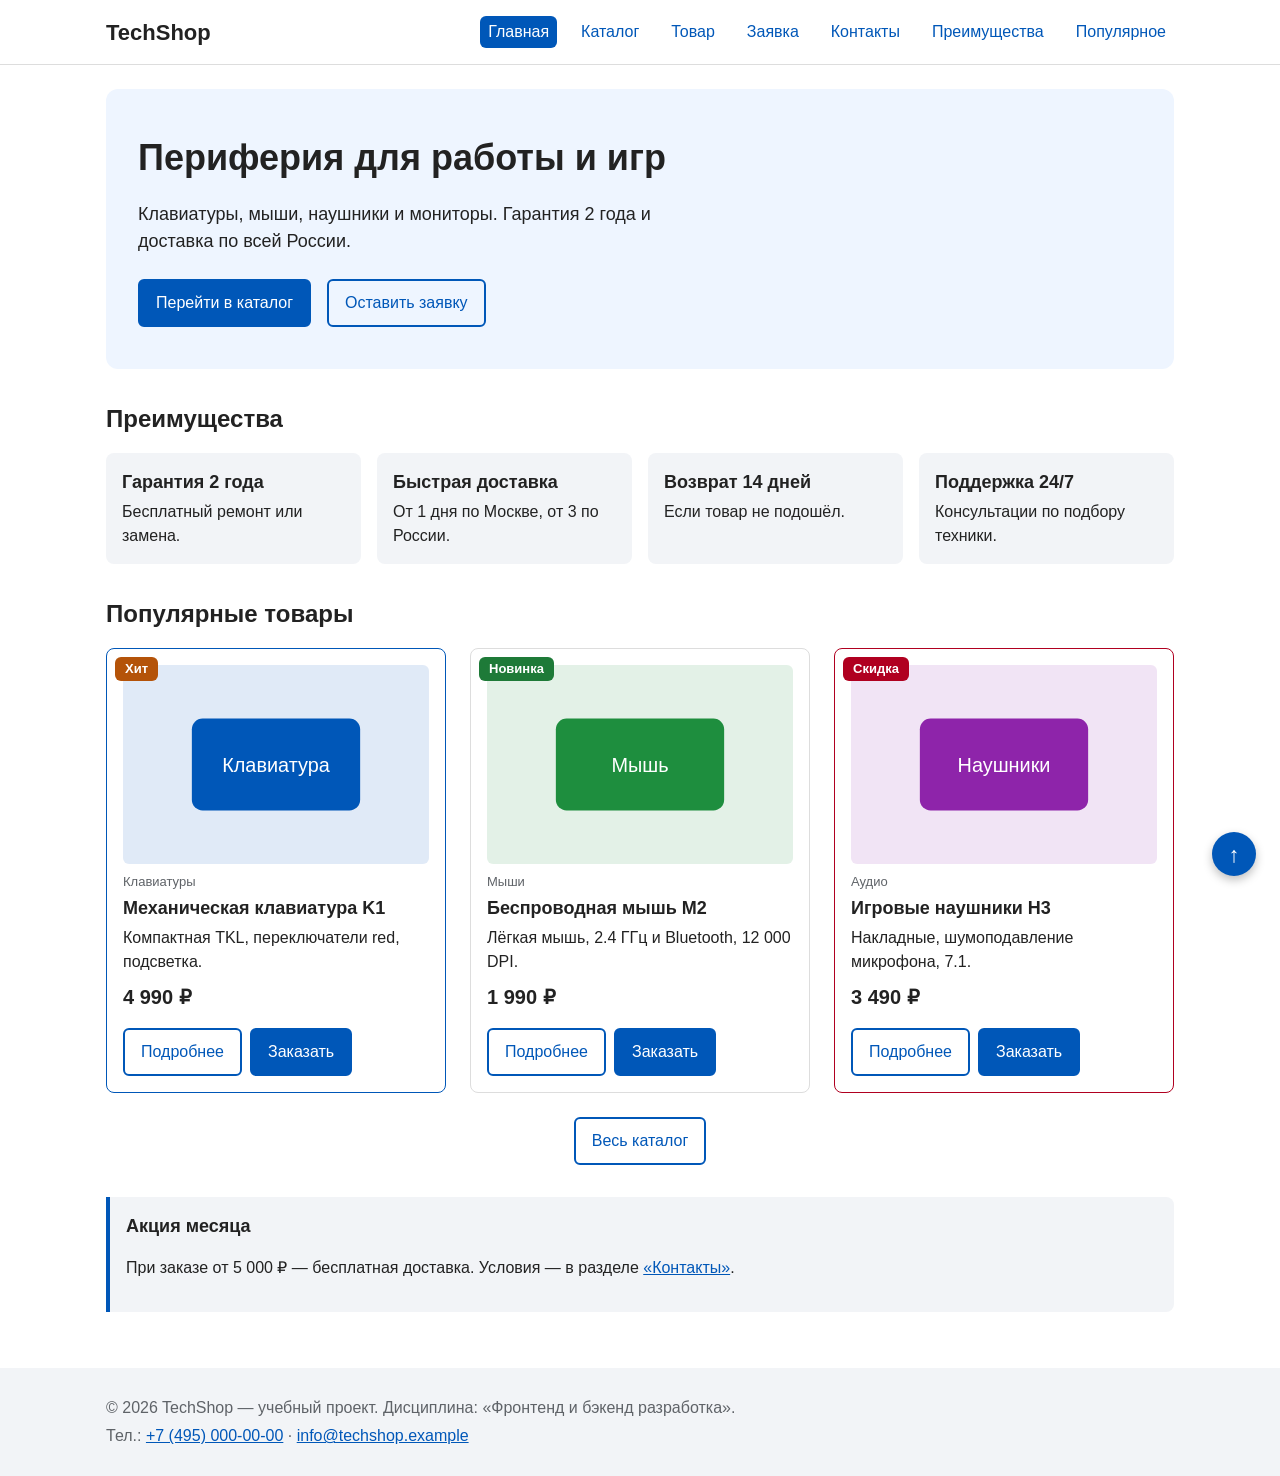
==== commit af6d83dd: "refactor: apply BEM naming to CSS classes" ====
--- a/index.html
+++ b/index.html
@@ -36,8 +36,8 @@
         <h1 class="hero__title">Периферия для работы и игр</h1>
         <p class="hero__text">Клавиатуры, мыши, наушники и мониторы. Гарантия 2 года и доставка по всей России.</p>
         <div class="hero__actions">
-          <a class="button" href="catalog.html">Перейти в каталог</a>
-          <a class="button button--outline" href="order.html">Оставить заявку</a>
+          <a class="button button--primary" href="catalog.html">Перейти в каталог</a>
+          <a class="button button--secondary" href="order.html">Оставить заявку</a>
         </div>
       </div>
     </section>
@@ -45,54 +45,54 @@
     <section class="section" id="advantages">
       <h2 class="section__title">Преимущества</h2>
       <ul class="advantages">
-        <li class="advantages__item"><h3 class="advantages__title">Гарантия 2 года</h3><p>Бесплатный ремонт или замена.</p></li>
-        <li class="advantages__item"><h3 class="advantages__title">Быстрая доставка</h3><p>От 1 дня по Москве, от 3 по России.</p></li>
-        <li class="advantages__item"><h3 class="advantages__title">Возврат 14 дней</h3><p>Если товар не подошёл.</p></li>
-        <li class="advantages__item"><h3 class="advantages__title">Поддержка 24/7</h3><p>Консультации по подбору техники.</p></li>
+        <li class="advantages__item"><h3 class="advantages__title">Гарантия 2 года</h3><p class="advantages__text">Бесплатный ремонт или замена.</p></li>
+        <li class="advantages__item"><h3 class="advantages__title">Быстрая доставка</h3><p class="advantages__text">От 1 дня по Москве, от 3 по России.</p></li>
+        <li class="advantages__item"><h3 class="advantages__title">Возврат 14 дней</h3><p class="advantages__text">Если товар не подошёл.</p></li>
+        <li class="advantages__item"><h3 class="advantages__title">Поддержка 24/7</h3><p class="advantages__text">Консультации по подбору техники.</p></li>
       </ul>
     </section>
 
     <section class="section" id="popular">
       <h2 class="section__title">Популярные товары</h2>
-      <div class="catalog-grid">
-        <article class="product-card">
-          <span class="product-card__badge product-card__badge--hit">Хит</span>
+      <div class="products-grid">
+        <article class="product-card product-card--featured">
+          <span class="badge badge--hit product-card__badge">Хит</span>
           <img class="product-card__image" src="images/keyboard.svg" alt="Механическая клавиатура K1" width="400" height="260" loading="lazy">
           <p class="product-card__category">Клавиатуры</p>
           <h3 class="product-card__title">Механическая клавиатура K1</h3>
           <p class="product-card__description">Компактная TKL, переключатели red, подсветка.</p>
           <p class="product-card__price">4 990 ₽</p>
           <div class="product-card__actions">
-            <a class="button button--outline" href="product.html">Подробнее</a>
-          <button class="button product-card__button" type="button" data-product="Механическая клавиатура K1">Заказать</button>
+            <a class="button button--secondary" href="product.html">Подробнее</a>
+            <button class="button button--primary product-card__button" type="button" data-product="Механическая клавиатура K1">Заказать</button>
           </div>
         </article>
         <article class="product-card">
-          <span class="product-card__badge product-card__badge--new">Новинка</span>
+          <span class="badge badge--new product-card__badge">Новинка</span>
           <img class="product-card__image" src="images/mouse.svg" alt="Беспроводная мышь M2" width="400" height="260" loading="lazy">
           <p class="product-card__category">Мыши</p>
           <h3 class="product-card__title">Беспроводная мышь M2</h3>
           <p class="product-card__description">Лёгкая мышь, 2.4 ГГц и Bluetooth, 12 000 DPI.</p>
           <p class="product-card__price">1 990 ₽</p>
           <div class="product-card__actions">
-            <a class="button button--outline" href="product.html">Подробнее</a>
-          <button class="button product-card__button" type="button" data-product="Беспроводная мышь M2">Заказать</button>
+            <a class="button button--secondary" href="product.html">Подробнее</a>
+            <button class="button button--primary product-card__button" type="button" data-product="Беспроводная мышь M2">Заказать</button>
           </div>
         </article>
         <article class="product-card product-card--discount">
-          <span class="product-card__badge product-card__badge--sale">Скидка</span>
+          <span class="badge badge--sale product-card__badge">Скидка</span>
           <img class="product-card__image" src="images/headset.svg" alt="Игровые наушники H3" width="400" height="260" loading="lazy">
           <p class="product-card__category">Аудио</p>
           <h3 class="product-card__title">Игровые наушники H3</h3>
           <p class="product-card__description">Накладные, шумоподавление микрофона, 7.1.</p>
           <p class="product-card__price">3 490 ₽</p>
           <div class="product-card__actions">
-            <a class="button button--outline" href="product.html">Подробнее</a>
-          <button class="button product-card__button" type="button" data-product="Игровые наушники H3">Заказать</button>
+            <a class="button button--secondary" href="product.html">Подробнее</a>
+            <button class="button button--primary product-card__button" type="button" data-product="Игровые наушники H3">Заказать</button>
           </div>
         </article>
       </div>
-      <p class="section__more"><a class="button button--outline" href="catalog.html">Весь каталог</a></p>
+      <p class="section__more"><a class="button button--secondary" href="catalog.html">Весь каталог</a></p>
     </section>
 
     <aside class="note">
@@ -110,7 +110,7 @@
   <a class="to-top" href="#main" aria-label="Наверх">↑</a>
 
   <dialog class="order-dialog" id="order-dialog" aria-labelledby="order-dialog-title">
-    <h2 id="order-dialog-title">Быстрая заявка</h2>
+    <h2 class="order-dialog__title" id="order-dialog-title">Быстрая заявка</h2>
     <form class="order-form" id="order-form" action="#" method="post" novalidate>
       <input id="selected-product" name="selected-product" type="hidden">
       <p class="order-form__selected" id="selected-product-label" hidden></p>
@@ -129,7 +129,7 @@
       </div>
       <div class="order-form__field">
         <label class="order-form__label" for="order-topic">Тема заявки</label>
-        <select class="order-form__input" id="order-topic" name="topic" required>
+        <select class="order-form__select" id="order-topic" name="topic" required>
           <option value="">Выберите тему</option>
           <option value="product">Заказ товара</option>
           <option value="consultation">Консультация</option>
@@ -138,14 +138,14 @@
       </div>
       <div class="order-form__field">
         <label class="order-form__label" for="order-comment">Комментарий</label>
-        <textarea class="order-form__input" id="order-comment" name="comment" rows="3" placeholder="Дополнительная информация"></textarea>
+        <textarea class="order-form__textarea" id="order-comment" name="comment" rows="3" placeholder="Дополнительная информация"></textarea>
       </div>
       <div class="order-form__field order-form__field--checkbox">
         <label class="order-form__label order-form__label--inline"><input id="order-agreement" name="agreement" type="checkbox" required> Я согласен на обработку данных</label>
       </div>
       <div class="order-form__actions">
-        <button class="button button--outline" type="button" id="close-order-dialog">Закрыть</button>
-        <button class="button" type="submit">Отправить заявку</button>
+        <button class="button button--secondary" type="button" id="close-order-dialog">Закрыть</button>
+        <button class="button button--primary" type="submit">Отправить заявку</button>
       </div>
     </form>
   </dialog>
--- a/css/style.css
+++ b/css/style.css
@@ -25,7 +25,7 @@
   --radius-md: 8px;
   --radius-lg: 12px;
   --font-main: Arial, Helvetica, sans-serif;
-  --container: 1100px;
+  --container-width: 1100px;
   --header-height: 64px;
 }
 
@@ -45,14 +45,14 @@
 .skip-link { position: absolute; left: var(--space-md); top: -100px; z-index: 300; padding: var(--space-sm) var(--space-md); background: var(--color-primary); color: #fff; border-radius: var(--radius-sm); }
 .skip-link:focus { top: var(--space-sm); }
 
-.page, .site-header__inner, .site-footer__inner { max-width: var(--container); margin: 0 auto; padding: var(--space-lg) var(--space-md); }
+.page, .site-header__inner, .site-footer__inner { max-width: var(--container-width); margin: 0 auto; padding: var(--space-lg) var(--space-md); }
 .page__title { margin: 0 0 var(--space-lg); }
 
 /* ===== Шапка (sticky + z-index) ===== */
 .site-header { position: sticky; top: 0; z-index: 100; background: var(--color-bg); border-bottom: 1px solid var(--color-border); }
 .site-header__inner { display: flex; align-items: center; justify-content: space-between; flex-wrap: wrap; gap: var(--space-md); padding-top: var(--space-sm); padding-bottom: var(--space-sm); min-height: var(--header-height); }
 .site-header__logo { font-size: 22px; font-weight: bold; text-decoration: none; color: var(--color-text); }
-.site-nav__list { display: flex; flex-wrap: wrap; gap: var(--space-xs) var(--space-md); margin: 0; padding: 0; list-style: none; }
+.site-nav__list { display: flex; flex-wrap: wrap; justify-content: flex-end; align-items: center; gap: var(--space-xs) var(--space-md); margin: 0; padding: 0; list-style: none; }
 .site-nav__link { display: inline-block; padding: var(--space-xs) var(--space-sm); text-decoration: none; border-radius: var(--radius-sm); color: var(--color-primary); }
 .site-nav__link:hover { background: var(--color-bg-hero); text-decoration: underline; }
 .site-nav__link--active { background: var(--color-primary); color: #fff; }
@@ -62,13 +62,14 @@
 .site-footer { background: var(--color-bg-alt); margin-top: var(--space-xl); }
 .site-footer__text { margin: var(--space-xs) 0; color: var(--color-muted); }
 
-/* ===== Кнопки ===== */
-.button { display: inline-block; padding: 10px var(--space-md); font: inherit; color: #fff; background: var(--color-primary); border: 2px solid var(--color-primary); border-radius: var(--radius-sm); text-decoration: none; cursor: pointer; transition: background-color .2s, color .2s; }
-.button:hover { background: var(--color-primary-dark); border-color: var(--color-primary-dark); }
+/* ===== Кнопка (блок button) ===== */
+.button { display: inline-block; padding: 10px var(--space-md); font: inherit; border: 2px solid var(--color-primary); border-radius: var(--radius-sm); text-decoration: none; cursor: pointer; transition: background-color .2s, color .2s; }
 .button:focus-visible { outline: 2px solid var(--color-primary); outline-offset: 3px; }
-.button--outline { background: transparent; color: var(--color-primary); }
-.button--outline:hover { color: #fff; }
-button:disabled, .button--disabled { opacity: .6; cursor: not-allowed; }
+.button--primary { color: #fff; background: var(--color-primary); }
+.button--primary:hover { background: var(--color-primary-dark); border-color: var(--color-primary-dark); }
+.button--secondary { color: var(--color-primary); background: transparent; }
+.button--secondary:hover { color: #fff; background: var(--color-primary); }
+.button:disabled, .button--disabled { opacity: .6; cursor: not-allowed; }
 
 /* ===== Hero ===== */
 .hero { display: flex; align-items: center; min-height: 280px; padding: var(--space-xl); background: var(--color-bg-hero); border-radius: var(--radius-lg); margin-bottom: var(--space-xl); }
@@ -84,21 +85,23 @@
 .advantages { display: grid; grid-template-columns: repeat(auto-fit, minmax(210px, 1fr)); gap: var(--space-md); margin: 0; padding: 0; list-style: none; }
 .advantages__item { padding: var(--space-md); background: var(--color-bg-alt); border-radius: var(--radius-md); }
 .advantages__title { margin: 0 0 var(--space-xs); font-size: 18px; }
-.advantages__item p { margin: 0; }
+.advantages__text { margin: 0; }
 
 .note { padding: var(--space-md); border-left: 4px solid var(--color-primary); background: var(--color-bg-alt); border-radius: 0 var(--radius-md) var(--radius-md) 0; }
 .note__title { margin: 0 0 var(--space-sm); font-size: 18px; }
 .note__list { margin: 0; padding-left: var(--space-lg); }
 
-/* ===== Сетка каталога (Grid) ===== */
-.catalog-grid { display: grid; grid-template-columns: repeat(auto-fill, minmax(260px, 1fr)); gap: var(--space-lg); }
-.catalog-layout { display: grid; grid-template-columns: 260px 1fr; gap: var(--space-lg); align-items: start; }
-.catalog-layout__list { min-width: 0; }
+/* ===== Сетка товаров и макет каталога (Grid) ===== */
+.products-grid { display: grid; grid-template-columns: repeat(auto-fill, minmax(260px, 1fr)); gap: var(--space-lg); }
+.catalog-layout { display: grid; grid-template-columns: 260px 1fr; grid-template-areas: "filters products"; gap: var(--space-lg); align-items: start; }
+.catalog-filters { grid-area: filters; }
+.catalog-products { grid-area: products; min-width: 0; }
 
 /* ===== Карточка товара (relative + absolute badge) ===== */
 .product-card { position: relative; display: flex; flex-direction: column; padding: var(--space-md); background: var(--color-bg); border: 1px solid var(--color-border); border-radius: var(--radius-md); transition: transform .2s, box-shadow .2s; }
 .product-card:hover { transform: translateY(-4px); box-shadow: 0 8px 16px rgba(0,0,0,.12); }
 .product-card:focus-within { box-shadow: 0 0 0 3px rgba(0,87,184,.25); }
+.product-card--featured { border-color: var(--color-primary); }
 .product-card--discount { border-color: var(--color-sale); }
 .product-card__image { width: 100%; border-radius: var(--radius-sm); margin-bottom: var(--space-sm); }
 .product-card__category { margin: 0; font-size: 13px; color: var(--color-muted); }
@@ -106,18 +109,25 @@
 .product-card__description { margin: 0 0 var(--space-sm); flex: 1; }
 .product-card__price { margin: 0 0 var(--space-md); font-size: 20px; font-weight: bold; }
 .product-card__actions { display: flex; flex-wrap: wrap; gap: var(--space-sm); }
-.product-card__badge { position: absolute; top: var(--space-sm); left: var(--space-sm); z-index: 1; margin: 0; padding: 2px 10px; font-size: 13px; font-weight: bold; color: #fff; border-radius: var(--radius-sm); background: var(--color-primary); }
-.product-card__badge--hit { background: var(--color-hit); }
-.product-card__badge--new { background: var(--color-new); }
-.product-card__badge--sale { background: var(--color-sale); }
+.product-card__badge { position: absolute; top: var(--space-sm); left: var(--space-sm); z-index: 1; }
 
-/* ===== Фильтры (sticky) ===== */
-.filters { position: sticky; top: calc(var(--header-height) + var(--space-md)); padding: var(--space-md); background: var(--color-bg-alt); border-radius: var(--radius-md); }
-.filters__title { margin: 0 0 var(--space-md); font-size: 18px; }
-.filters__group { margin: 0 0 var(--space-md); padding: 0; border: 0; }
-.filters__legend { padding: 0; margin-bottom: var(--space-sm); font-weight: bold; }
-.filters__list { margin: 0; padding: 0; list-style: none; }
-.filters__label { display: block; padding: 2px 0; }
+/* ===== Бейдж (блок badge) ===== */
+.badge { display: inline-block; margin: 0; padding: 2px 10px; font-size: 13px; font-weight: bold; color: #fff; border-radius: var(--radius-sm); background: var(--color-primary); }
+.badge--hit { background: var(--color-hit); }
+.badge--new { background: var(--color-new); }
+.badge--sale { background: var(--color-sale); }
+
+/* ===== Фильтры каталога (sticky) ===== */
+.catalog-filters { position: sticky; top: calc(var(--header-height) + var(--space-md)); padding: var(--space-md); background: var(--color-bg-alt); border-radius: var(--radius-md); }
+.catalog-filters__title { margin: 0 0 var(--space-md); font-size: 18px; }
+.catalog-filters__form { display: grid; gap: var(--space-md); }
+.catalog-filters__group { margin: 0; padding: 0; border: 0; }
+.catalog-filters__legend { padding: 0; margin-bottom: var(--space-sm); font-weight: bold; }
+.catalog-filters__list { margin: 0; padding: 0; list-style: none; }
+.catalog-filters__label { display: block; padding: 2px 0; }
+.catalog-filters__input { width: 100%; margin-bottom: var(--space-sm); padding: var(--space-sm) 12px; font: inherit; font-size: 14px; border: 1px solid var(--color-border); border-radius: var(--radius-sm); }
+.catalog-filters__input:hover { border-color: var(--color-muted); }
+.catalog-filters__input:focus-visible { outline: 2px solid var(--color-primary); outline-offset: 3px; }
 
 /* ===== Страница товара ===== */
 .product-page { display: grid; grid-template-columns: 1fr 1fr; gap: var(--space-xl); margin-bottom: var(--space-xl); }
@@ -125,26 +135,27 @@
 .product-page__title { margin: var(--space-sm) 0; }
 .product-page__price { margin: var(--space-md) 0; font-size: 30px; font-weight: bold; }
 .product-page__actions { display: flex; flex-wrap: wrap; gap: var(--space-md); }
-.product-page__badge { position: static; display: inline-block; }
 
 /* ===== Таблица ===== */
 .table-wrap { overflow-x: auto; }
 .spec-table { width: 100%; border-collapse: collapse; }
 .spec-table__caption { padding: var(--space-sm) 0; text-align: left; font-weight: bold; color: var(--color-muted); }
-.spec-table th, .spec-table td { padding: 10px var(--space-md); text-align: left; border: 1px solid var(--color-border); }
-.spec-table thead th { background: var(--color-primary); color: #fff; }
-.spec-table tbody th { background: var(--color-bg-alt); width: 35%; }
-.spec-table tbody tr:hover td { background: var(--color-bg-hero); }
+.spec-table__head-cell, .spec-table__row-head, .spec-table__cell { padding: 10px var(--space-md); text-align: left; border: 1px solid var(--color-border); }
+.spec-table__head-cell { background: var(--color-primary); color: #fff; }
+.spec-table__row-head { width: 35%; background: var(--color-bg-alt); }
+.spec-table__row:hover .spec-table__cell { background: var(--color-bg-hero); }
 
 /* ===== FAQ ===== */
 .faq { margin-bottom: var(--space-sm); padding: var(--space-sm) var(--space-md); border: 1px solid var(--color-border); border-radius: var(--radius-sm); }
 .faq__question { cursor: pointer; font-weight: bold; }
 .faq__answer { margin: var(--space-sm) 0 0; }
 
-/* ===== Хлебные крошки ===== */
-.breadcrumbs { margin-bottom: var(--space-md); font-size: 14px; }
+/* ===== Хлебные крошки (блок breadcrumbs) ===== */
+.breadcrumbs { margin-bottom: var(--space-md); font-size: 14px; color: var(--color-muted); }
 .breadcrumbs__list { display: flex; flex-wrap: wrap; gap: var(--space-sm); margin: 0; padding: 0; list-style: none; }
 .breadcrumbs__item + .breadcrumbs__item::before { content: "/"; margin-right: var(--space-sm); color: var(--color-muted); }
+.breadcrumbs__link { color: var(--color-primary); }
+.breadcrumbs__current { color: var(--color-muted); }
 
 /* ===== Две колонки ===== */
 .two-col { display: grid; grid-template-columns: 2fr 1fr; gap: var(--space-xl); align-items: start; }
@@ -157,19 +168,20 @@
 .order-form__field { display: flex; flex-direction: column; gap: 6px; }
 .order-form__label { font-size: 14px; font-weight: bold; }
 .order-form__label--inline { display: flex; align-items: center; gap: var(--space-sm); font-weight: normal; }
-.order-form__input { width: 100%; padding: var(--space-sm) 12px; font: inherit; font-size: 14px; border: 1px solid var(--color-border); border-radius: var(--radius-sm); transition: border-color .2s, box-shadow .2s; }
-.order-form__input:hover { border-color: var(--color-muted); }
-.order-form__input:focus-visible { outline: none; border-color: var(--color-primary); box-shadow: 0 0 0 3px rgba(0,87,184,.25); }
-.order-form__input:disabled { background: var(--color-bg-alt); cursor: not-allowed; }
-.order-form__input[aria-invalid="true"] { border-color: var(--color-danger); background: #fff8f8; }
+.order-form__input, .order-form__select, .order-form__textarea { width: 100%; padding: var(--space-sm) 12px; font: inherit; font-size: 14px; border: 1px solid var(--color-border); border-radius: var(--radius-sm); transition: border-color .2s, box-shadow .2s; }
+.order-form__input:hover, .order-form__select:hover, .order-form__textarea:hover { border-color: var(--color-muted); }
+.order-form__input:focus-visible, .order-form__select:focus-visible, .order-form__textarea:focus-visible { outline: none; border-color: var(--color-primary); box-shadow: 0 0 0 3px rgba(0,87,184,.25); }
+.order-form__input:disabled, .order-form__select:disabled, .order-form__textarea:disabled { background: var(--color-bg-alt); cursor: not-allowed; }
+.order-form__input[aria-invalid="true"], .order-form__select[aria-invalid="true"], .order-form__textarea[aria-invalid="true"] { border-color: var(--color-danger); background: #fff8f8; }
 .order-form__hint { font-size: 12px; color: var(--color-muted); }
 .order-form__selected { margin: 0; padding: var(--space-sm); background: var(--color-bg-hero); border-radius: var(--radius-sm); }
 .order-form__actions { display: flex; flex-wrap: wrap; justify-content: flex-end; gap: var(--space-md); }
-.order-form--page .order-form__actions { justify-content: flex-start; }
+.order-form__actions--start { justify-content: flex-start; }
 
 /* ===== Модальное окно (<dialog>) ===== */
 .order-dialog { width: calc(100% - 32px); max-width: 500px; max-height: 90vh; padding: var(--space-lg); border: 0; border-radius: var(--radius-md); box-shadow: 0 10px 25px rgba(0,0,0,.2); }
 .order-dialog::backdrop { background: rgba(0,0,0,.5); }
+.order-dialog__title { margin-top: 0; }
 
 .success-message { position: fixed; bottom: var(--space-lg); left: 50%; transform: translateX(-50%); z-index: 250; margin: 0; padding: 12px var(--space-lg); background: #e6f4ea; color: var(--color-success); border: 1px solid var(--color-success); border-radius: var(--radius-sm); }
 .success-message[hidden] { display: none; }
@@ -181,6 +193,7 @@
 
 /* ===== Узкие экраны (минимум; полная адаптивность — в КР №3) ===== */
 @media (max-width: 800px) {
-  .catalog-layout, .product-page, .two-col { grid-template-columns: 1fr; }
-  .filters { position: static; }
+  .catalog-layout { grid-template-columns: 1fr; grid-template-areas: "filters" "products"; }
+  .product-page, .two-col { grid-template-columns: 1fr; }
+  .catalog-filters { position: static; }
 }
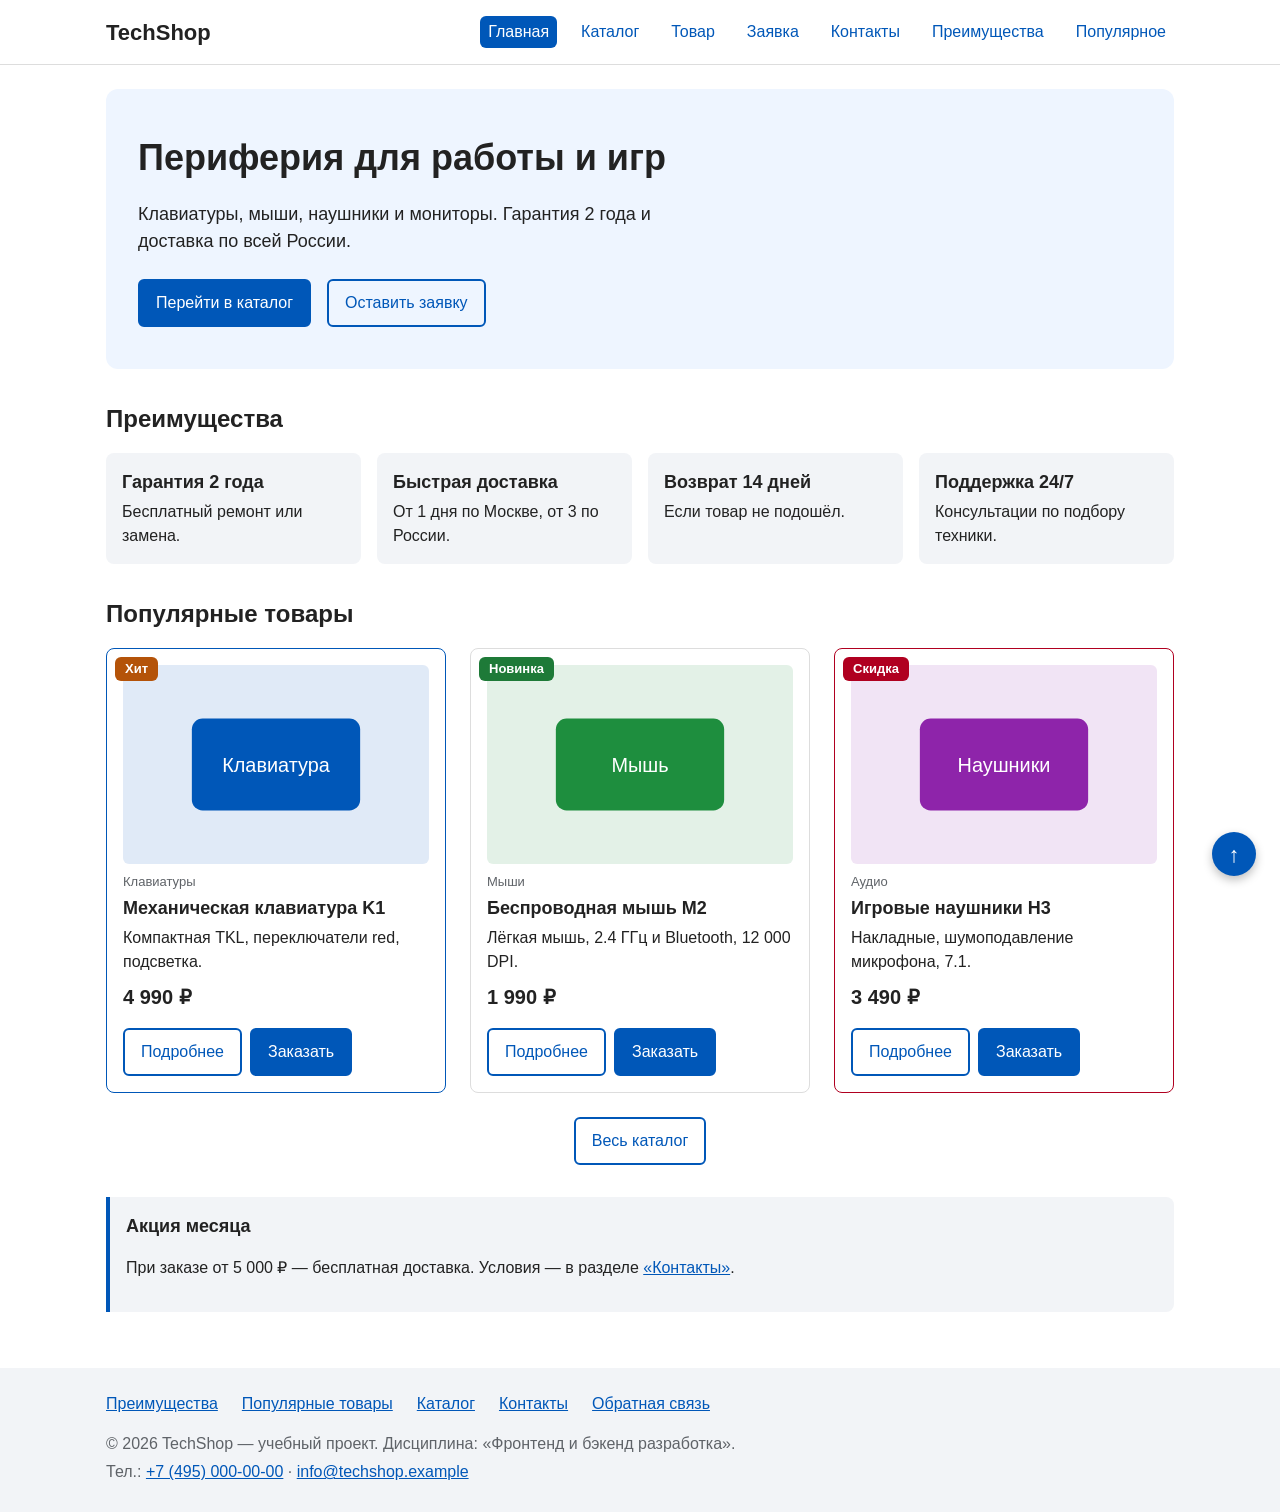
==== commit 736b0bf0: "fix: prepare HTML CSS project for submission" ====
--- a/index.html
+++ b/index.html
@@ -103,6 +103,15 @@
 
   <footer class="site-footer" id="contacts">
     <div class="site-footer__inner">
+      <nav class="site-footer__nav" aria-label="Навигация в подвале">
+        <ul class="site-footer__list">
+          <li class="site-footer__item"><a class="site-footer__link" href="index.html#advantages">Преимущества</a></li>
+          <li class="site-footer__item"><a class="site-footer__link" href="index.html#popular">Популярные товары</a></li>
+          <li class="site-footer__item"><a class="site-footer__link" href="catalog.html">Каталог</a></li>
+          <li class="site-footer__item"><a class="site-footer__link" href="contacts.html">Контакты</a></li>
+          <li class="site-footer__item"><a class="site-footer__link" href="index.html#contacts">Обратная связь</a></li>
+        </ul>
+      </nav>
       <p class="site-footer__text">&copy; 2026 TechShop — учебный проект. Дисциплина: «Фронтенд и бэкенд разработка».</p>
       <p class="site-footer__text">Тел.: <a href="tel:+74950000000">+7 (495) 000-00-00</a> · <a href="mailto:info@techshop.example">info@techshop.example</a></p>
     </div>
--- a/css/style.css
+++ b/css/style.css
@@ -61,6 +61,9 @@
 /* ===== Подвал ===== */
 .site-footer { background: var(--color-bg-alt); margin-top: var(--space-xl); }
 .site-footer__text { margin: var(--space-xs) 0; color: var(--color-muted); }
+.site-footer__list { display: flex; flex-wrap: wrap; gap: var(--space-xs) var(--space-lg); margin: 0 0 var(--space-md); padding: 0; list-style: none; }
+.site-footer__link { color: var(--color-primary); }
+.site-footer__link:hover { text-decoration: none; }
 
 /* ===== Кнопка (блок button) ===== */
 .button { display: inline-block; padding: 10px var(--space-md); font: inherit; border: 2px solid var(--color-primary); border-radius: var(--radius-sm); text-decoration: none; cursor: pointer; transition: background-color .2s, color .2s; }
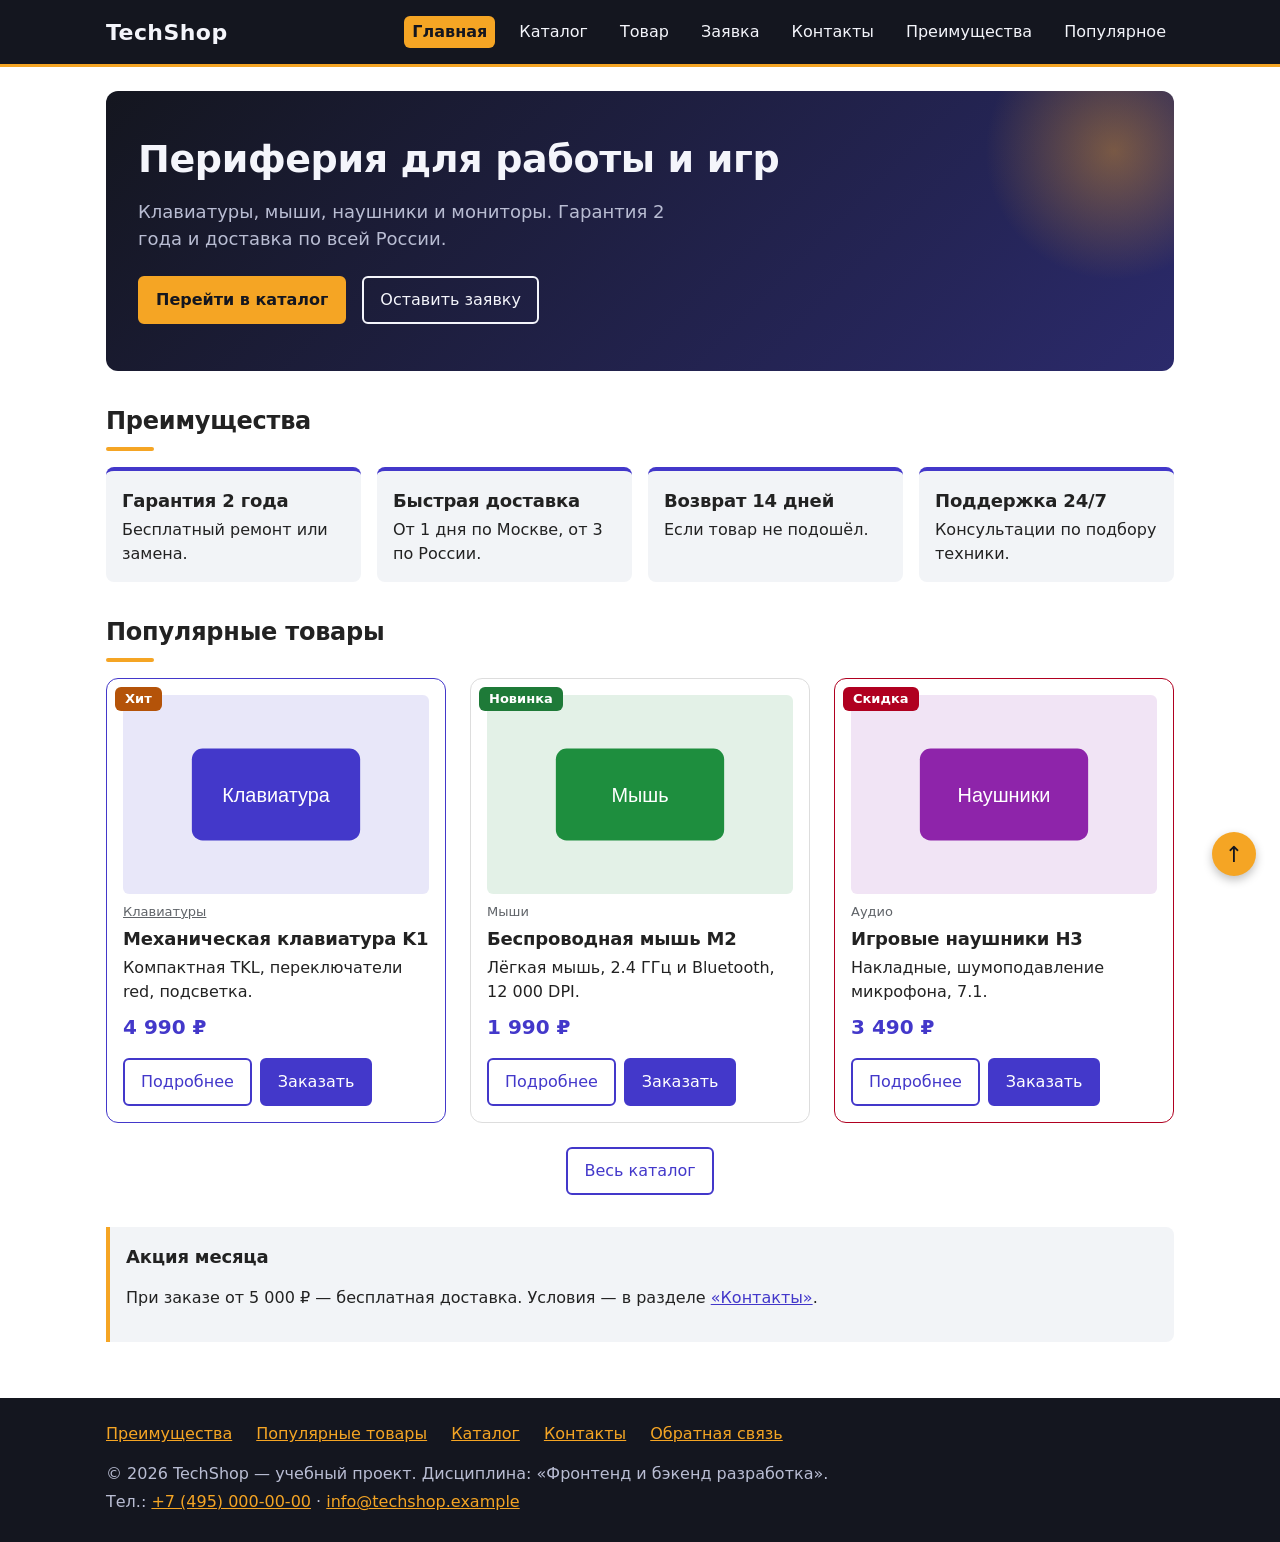
==== commit cff60895: "feat: add category page, reviews, comparison table and new visual style" ====
--- a/index.html
+++ b/index.html
@@ -36,8 +36,8 @@
         <h1 class="hero__title">Периферия для работы и игр</h1>
         <p class="hero__text">Клавиатуры, мыши, наушники и мониторы. Гарантия 2 года и доставка по всей России.</p>
         <div class="hero__actions">
-          <a class="button button--primary" href="catalog.html">Перейти в каталог</a>
-          <a class="button button--secondary" href="order.html">Оставить заявку</a>
+          <a class="button button--accent" href="catalog.html">Перейти в каталог</a>
+          <a class="button button--light" href="order.html">Оставить заявку</a>
         </div>
       </div>
     </section>
@@ -58,7 +58,7 @@
         <article class="product-card product-card--featured">
           <span class="badge badge--hit product-card__badge">Хит</span>
           <img class="product-card__image" src="images/keyboard.svg" alt="Механическая клавиатура K1" width="400" height="260" loading="lazy">
-          <p class="product-card__category">Клавиатуры</p>
+          <p class="product-card__category"><a class="product-card__category-link" href="category.html">Клавиатуры</a></p>
           <h3 class="product-card__title">Механическая клавиатура K1</h3>
           <p class="product-card__description">Компактная TKL, переключатели red, подсветка.</p>
           <p class="product-card__price">4 990 ₽</p>
@@ -113,7 +113,7 @@
         </ul>
       </nav>
       <p class="site-footer__text">&copy; 2026 TechShop — учебный проект. Дисциплина: «Фронтенд и бэкенд разработка».</p>
-      <p class="site-footer__text">Тел.: <a href="tel:+74950000000">+7 (495) 000-00-00</a> · <a href="mailto:info@techshop.example">info@techshop.example</a></p>
+      <p class="site-footer__text">Тел.: <a class="site-footer__link" href="tel:+74950000000">+7 (495) 000-00-00</a> · <a class="site-footer__link" href="mailto:info@techshop.example">info@techshop.example</a></p>
     </div>
   </footer>
   <a class="to-top" href="#main" aria-label="Наверх">↑</a>
--- a/css/style.css
+++ b/css/style.css
@@ -1,11 +1,11 @@
 /* ===== Переменные ===== */
 :root {
-  --color-primary: #0057b8;
-  --color-primary-dark: #003f86;
+  --color-primary: #4338ca;
+  --color-primary-dark: #312e81;
   --color-text: #222222;
   --color-bg: #ffffff;
   --color-bg-alt: #f2f4f7;
-  --color-bg-hero: #eef5ff;
+  --color-bg-hero: #eef0ff;
   --color-border: #dddddd;
   --color-danger: #b00020;
   --color-success: #1e7a38;
@@ -14,6 +14,12 @@
   --color-hit: #b45309;
   --color-new: #1e7a38;
   --color-sale: #b00020;
+  --color-accent: #f5a524;
+  --color-accent-hover: #ffc247;
+  --color-accent-dark: #d97706;
+  --color-surface-dark: #14161f;
+  --color-on-dark: #f4f5fb;
+  --color-on-dark-muted: #b9bdd3;
 
   --space-xs: 4px;
   --space-sm: 8px;
@@ -24,7 +30,8 @@
   --radius-sm: 6px;
   --radius-md: 8px;
   --radius-lg: 12px;
-  --font-main: Arial, Helvetica, sans-serif;
+  --font-main: "Segoe UI", system-ui, -apple-system, Roboto, "Helvetica Neue", Arial, sans-serif;
+  --font-heading: "Trebuchet MS", "Segoe UI", system-ui, sans-serif;
   --container-width: 1100px;
   --header-height: 64px;
 }
@@ -47,22 +54,27 @@
 
 .page, .site-header__inner, .site-footer__inner { max-width: var(--container-width); margin: 0 auto; padding: var(--space-lg) var(--space-md); }
 .page__title { margin: 0 0 var(--space-lg); }
+.page__lead { margin: calc(var(--space-sm) * -1) 0 var(--space-lg); font-size: 18px; color: var(--color-muted); }
+.hero__title, .page__title, .section__title, .product-page__title, .product-card__title, .note__title, .advantages__title, .catalog-filters__title { font-family: var(--font-heading); letter-spacing: -.01em; }
 
 /* ===== Шапка (sticky + z-index) ===== */
-.site-header { position: sticky; top: 0; z-index: 100; background: var(--color-bg); border-bottom: 1px solid var(--color-border); }
+.site-header { position: sticky; top: 0; z-index: 100; background: var(--color-surface-dark); border-bottom: 3px solid var(--color-accent); }
 .site-header__inner { display: flex; align-items: center; justify-content: space-between; flex-wrap: wrap; gap: var(--space-md); padding-top: var(--space-sm); padding-bottom: var(--space-sm); min-height: var(--header-height); }
-.site-header__logo { font-size: 22px; font-weight: bold; text-decoration: none; color: var(--color-text); }
+.site-header__logo { font-family: var(--font-heading); font-size: 22px; font-weight: bold; letter-spacing: .02em; text-decoration: none; color: var(--color-on-dark); }
+.site-header__logo:focus-visible, .site-nav__link:focus-visible { outline-color: var(--color-accent); }
 .site-nav__list { display: flex; flex-wrap: wrap; justify-content: flex-end; align-items: center; gap: var(--space-xs) var(--space-md); margin: 0; padding: 0; list-style: none; }
-.site-nav__link { display: inline-block; padding: var(--space-xs) var(--space-sm); text-decoration: none; border-radius: var(--radius-sm); color: var(--color-primary); }
-.site-nav__link:hover { background: var(--color-bg-hero); text-decoration: underline; }
-.site-nav__link--active { background: var(--color-primary); color: #fff; }
-.site-nav__link--active:hover { background: var(--color-primary-dark); }
+.site-nav__link { display: inline-block; padding: var(--space-xs) var(--space-sm); text-decoration: none; border-radius: var(--radius-sm); color: var(--color-on-dark); }
+.site-nav__link:hover { background: rgba(255,255,255,.14); text-decoration: underline; }
+.site-nav__link--active { background: var(--color-accent); color: var(--color-surface-dark); font-weight: bold; }
+.site-nav__link--active:hover { background: var(--color-accent-hover); }
 
 /* ===== Подвал ===== */
-.site-footer { background: var(--color-bg-alt); margin-top: var(--space-xl); }
-.site-footer__text { margin: var(--space-xs) 0; color: var(--color-muted); }
+.site-footer { background: var(--color-surface-dark); margin-top: var(--space-xl); }
+.site-footer:target { outline-color: var(--color-accent); }
+.site-footer__text { margin: var(--space-xs) 0; color: var(--color-on-dark-muted); }
 .site-footer__list { display: flex; flex-wrap: wrap; gap: var(--space-xs) var(--space-lg); margin: 0 0 var(--space-md); padding: 0; list-style: none; }
-.site-footer__link { color: var(--color-primary); }
+.site-footer__link { color: var(--color-accent); }
+.site-footer__link:focus-visible { outline-color: var(--color-accent); }
 .site-footer__link:hover { text-decoration: none; }
 
 /* ===== Кнопка (блок button) ===== */
@@ -73,24 +85,32 @@
 .button--secondary { color: var(--color-primary); background: transparent; }
 .button--secondary:hover { color: #fff; background: var(--color-primary); }
 .button:disabled, .button--disabled { opacity: .6; cursor: not-allowed; }
+.button--accent { color: var(--color-surface-dark); background: var(--color-accent); border-color: var(--color-accent); font-weight: bold; }
+.button--accent:hover { background: var(--color-accent-hover); border-color: var(--color-accent-hover); }
+.button--light { color: var(--color-on-dark); background: transparent; border-color: var(--color-on-dark); }
+.button--light:hover { color: var(--color-surface-dark); background: var(--color-on-dark); }
+.button--accent:focus-visible, .button--light:focus-visible { outline-color: var(--color-on-dark); }
+.button--small { padding: 6px 12px; font-size: 14px; }
 
 /* ===== Hero ===== */
-.hero { display: flex; align-items: center; min-height: 280px; padding: var(--space-xl); background: var(--color-bg-hero); border-radius: var(--radius-lg); margin-bottom: var(--space-xl); }
-.hero__title { margin: 0 0 var(--space-md); font-size: 36px; }
-.hero__text { max-width: 560px; margin: 0 0 var(--space-lg); font-size: 18px; }
+.hero { position: relative; display: flex; align-items: center; min-height: 280px; padding: var(--space-xl); overflow: hidden; color: var(--color-on-dark); background: linear-gradient(135deg, var(--color-surface-dark) 0%, #2b2a6b 100%); border-radius: var(--radius-lg); margin-bottom: var(--space-xl); }
+.hero::after { content: ""; position: absolute; top: -70px; right: -70px; width: 260px; height: 260px; border-radius: 50%; background: radial-gradient(circle, rgba(245,165,36,.4), transparent 70%); pointer-events: none; }
+.hero__title { margin: 0 0 var(--space-md); font-size: 38px; line-height: 1.15; }
+.hero__text { max-width: 560px; margin: 0 0 var(--space-lg); font-size: 18px; color: var(--color-on-dark-muted); }
 .hero__actions { display: flex; flex-wrap: wrap; gap: var(--space-md); }
 
 /* ===== Секции ===== */
 .section { margin-bottom: var(--space-xl); }
 .section__title { margin: 0 0 var(--space-md); }
+.section__title::after { content: ""; display: block; width: 48px; height: 4px; margin-top: var(--space-sm); border-radius: 2px; background: var(--color-accent); }
 .section__more { text-align: center; margin-top: var(--space-lg); }
 
 .advantages { display: grid; grid-template-columns: repeat(auto-fit, minmax(210px, 1fr)); gap: var(--space-md); margin: 0; padding: 0; list-style: none; }
-.advantages__item { padding: var(--space-md); background: var(--color-bg-alt); border-radius: var(--radius-md); }
+.advantages__item { padding: var(--space-md); background: var(--color-bg-alt); border-top: 4px solid var(--color-primary); border-radius: var(--radius-md); }
 .advantages__title { margin: 0 0 var(--space-xs); font-size: 18px; }
 .advantages__text { margin: 0; }
 
-.note { padding: var(--space-md); border-left: 4px solid var(--color-primary); background: var(--color-bg-alt); border-radius: 0 var(--radius-md) var(--radius-md) 0; }
+.note { padding: var(--space-md); border-left: 4px solid var(--color-accent); background: var(--color-bg-alt); border-radius: 0 var(--radius-md) var(--radius-md) 0; }
 .note__title { margin: 0 0 var(--space-sm); font-size: 18px; }
 .note__list { margin: 0; padding-left: var(--space-lg); }
 
@@ -101,16 +121,18 @@
 .catalog-products { grid-area: products; min-width: 0; }
 
 /* ===== Карточка товара (relative + absolute badge) ===== */
-.product-card { position: relative; display: flex; flex-direction: column; padding: var(--space-md); background: var(--color-bg); border: 1px solid var(--color-border); border-radius: var(--radius-md); transition: transform .2s, box-shadow .2s; }
+.product-card { position: relative; display: flex; flex-direction: column; padding: var(--space-md); background: var(--color-bg); border: 1px solid var(--color-border); border-radius: var(--radius-lg); transition: transform .2s, box-shadow .2s; }
 .product-card:hover { transform: translateY(-4px); box-shadow: 0 8px 16px rgba(0,0,0,.12); }
-.product-card:focus-within { box-shadow: 0 0 0 3px rgba(0,87,184,.25); }
+.product-card:focus-within { box-shadow: 0 0 0 3px rgba(67,56,202,.25); }
 .product-card--featured { border-color: var(--color-primary); }
 .product-card--discount { border-color: var(--color-sale); }
 .product-card__image { width: 100%; border-radius: var(--radius-sm); margin-bottom: var(--space-sm); }
 .product-card__category { margin: 0; font-size: 13px; color: var(--color-muted); }
+.product-card__category-link { color: inherit; }
+.product-card__category-link:hover { color: var(--color-primary); }
 .product-card__title { margin: var(--space-xs) 0; font-size: 18px; }
 .product-card__description { margin: 0 0 var(--space-sm); flex: 1; }
-.product-card__price { margin: 0 0 var(--space-md); font-size: 20px; font-weight: bold; }
+.product-card__price { margin: 0 0 var(--space-md); font-size: 20px; font-weight: bold; color: var(--color-primary); }
 .product-card__actions { display: flex; flex-wrap: wrap; gap: var(--space-sm); }
 .product-card__badge { position: absolute; top: var(--space-sm); left: var(--space-sm); z-index: 1; }
 
@@ -147,6 +169,33 @@
 .spec-table__head-cell { background: var(--color-primary); color: #fff; }
 .spec-table__row-head { width: 35%; background: var(--color-bg-alt); }
 .spec-table__row:hover .spec-table__cell { background: var(--color-bg-hero); }
+.spec-table__link { color: inherit; }
+.spec-table__link:focus-visible { outline-color: var(--color-on-dark); }
+.spec-table--compare { min-width: 680px; }
+.spec-table__row-head--compact { width: 22%; }
+.spec-table__row-head--sticky { position: sticky; left: 0; z-index: 1; }
+.spec-table__cell--best { font-weight: bold; background: #fff6e0; }
+.spec-table__tag { display: inline-block; margin-left: var(--space-xs); padding: 1px 8px; border-radius: 999px; font-size: 12px; font-weight: bold; color: var(--color-surface-dark); background: var(--color-accent); white-space: nowrap; }
+.table-wrap:focus-visible { outline: 2px solid var(--color-primary); outline-offset: 3px; }
+
+/* ===== Рейтинг (блок rating) ===== */
+.rating { --rating-value: 5; display: inline-block; font-size: 20px; line-height: 1; letter-spacing: 2px; color: transparent; background: linear-gradient(90deg, var(--color-accent-dark) calc(var(--rating-value) / 5 * 100%), var(--color-border) 0); -webkit-background-clip: text; background-clip: text; }
+.rating--5 { --rating-value: 5; }
+.rating--4-7 { --rating-value: 4.7; }
+.rating--4 { --rating-value: 4; }
+
+/* ===== Отзывы (блоки reviews и review-card) ===== */
+.reviews__summary { display: flex; flex-wrap: wrap; align-items: center; gap: var(--space-sm); margin: 0 0 var(--space-md); }
+.reviews__list { display: grid; grid-template-columns: repeat(auto-fit, minmax(260px, 1fr)); gap: var(--space-lg); }
+.reviews__note { margin: var(--space-md) 0 0; font-size: 13px; color: var(--color-muted); }
+.review-card { display: flex; flex-direction: column; gap: var(--space-sm); padding: var(--space-md); background: var(--color-bg); border: 1px solid var(--color-border); border-radius: var(--radius-lg); }
+.review-card--top { border-color: var(--color-primary); box-shadow: 0 0 0 1px var(--color-primary); }
+.review-card__header { display: flex; flex-wrap: wrap; align-items: center; justify-content: space-between; gap: var(--space-sm); }
+.review-card__author { margin: 0; font-weight: bold; }
+.review-card__label { align-self: flex-start; margin: 0; padding: 2px 10px; border-radius: 999px; font-size: 12px; font-weight: bold; color: #fff; background: var(--color-primary); }
+.review-card__text { flex: 1; margin: 0; }
+.review-card__footer { display: flex; flex-wrap: wrap; justify-content: space-between; gap: var(--space-xs) var(--space-sm); font-size: 13px; color: var(--color-muted); }
+.review-card__verified { color: var(--color-success); font-weight: bold; }
 
 /* ===== FAQ ===== */
 .faq { margin-bottom: var(--space-sm); padding: var(--space-sm) var(--space-md); border: 1px solid var(--color-border); border-radius: var(--radius-sm); }
@@ -173,7 +222,7 @@
 .order-form__label--inline { display: flex; align-items: center; gap: var(--space-sm); font-weight: normal; }
 .order-form__input, .order-form__select, .order-form__textarea { width: 100%; padding: var(--space-sm) 12px; font: inherit; font-size: 14px; border: 1px solid var(--color-border); border-radius: var(--radius-sm); transition: border-color .2s, box-shadow .2s; }
 .order-form__input:hover, .order-form__select:hover, .order-form__textarea:hover { border-color: var(--color-muted); }
-.order-form__input:focus-visible, .order-form__select:focus-visible, .order-form__textarea:focus-visible { outline: none; border-color: var(--color-primary); box-shadow: 0 0 0 3px rgba(0,87,184,.25); }
+.order-form__input:focus-visible, .order-form__select:focus-visible, .order-form__textarea:focus-visible { outline: none; border-color: var(--color-primary); box-shadow: 0 0 0 3px rgba(67,56,202,.25); }
 .order-form__input:disabled, .order-form__select:disabled, .order-form__textarea:disabled { background: var(--color-bg-alt); cursor: not-allowed; }
 .order-form__input[aria-invalid="true"], .order-form__select[aria-invalid="true"], .order-form__textarea[aria-invalid="true"] { border-color: var(--color-danger); background: #fff8f8; }
 .order-form__hint { font-size: 12px; color: var(--color-muted); }
@@ -190,9 +239,9 @@
 .success-message[hidden] { display: none; }
 
 /* ===== Кнопка «Наверх» (fixed + z-index) ===== */
-.to-top { position: fixed; right: var(--space-lg); bottom: var(--space-lg); z-index: 200; display: flex; align-items: center; justify-content: center; width: 44px; height: 44px; font-size: 22px; text-decoration: none; color: #fff; background: var(--color-primary); border-radius: 50%; box-shadow: 0 4px 10px rgba(0,0,0,.25); transition: background-color .2s; }
-.to-top:hover { background: var(--color-primary-dark); }
-.to-top:focus-visible { outline: 2px solid var(--color-primary); outline-offset: 3px; }
+.to-top { position: fixed; right: var(--space-lg); bottom: var(--space-lg); z-index: 200; display: flex; align-items: center; justify-content: center; width: 44px; height: 44px; font-size: 22px; text-decoration: none; color: var(--color-surface-dark); background: var(--color-accent); border-radius: 50%; box-shadow: 0 4px 10px rgba(0,0,0,.25); transition: background-color .2s; }
+.to-top:hover { background: var(--color-accent-hover); }
+.to-top:focus-visible { outline: 3px solid var(--color-primary); outline-offset: 3px; box-shadow: 0 0 0 3px #fff; }
 
 /* ===== Узкие экраны (минимум; полная адаптивность — в КР №3) ===== */
 @media (max-width: 800px) {
